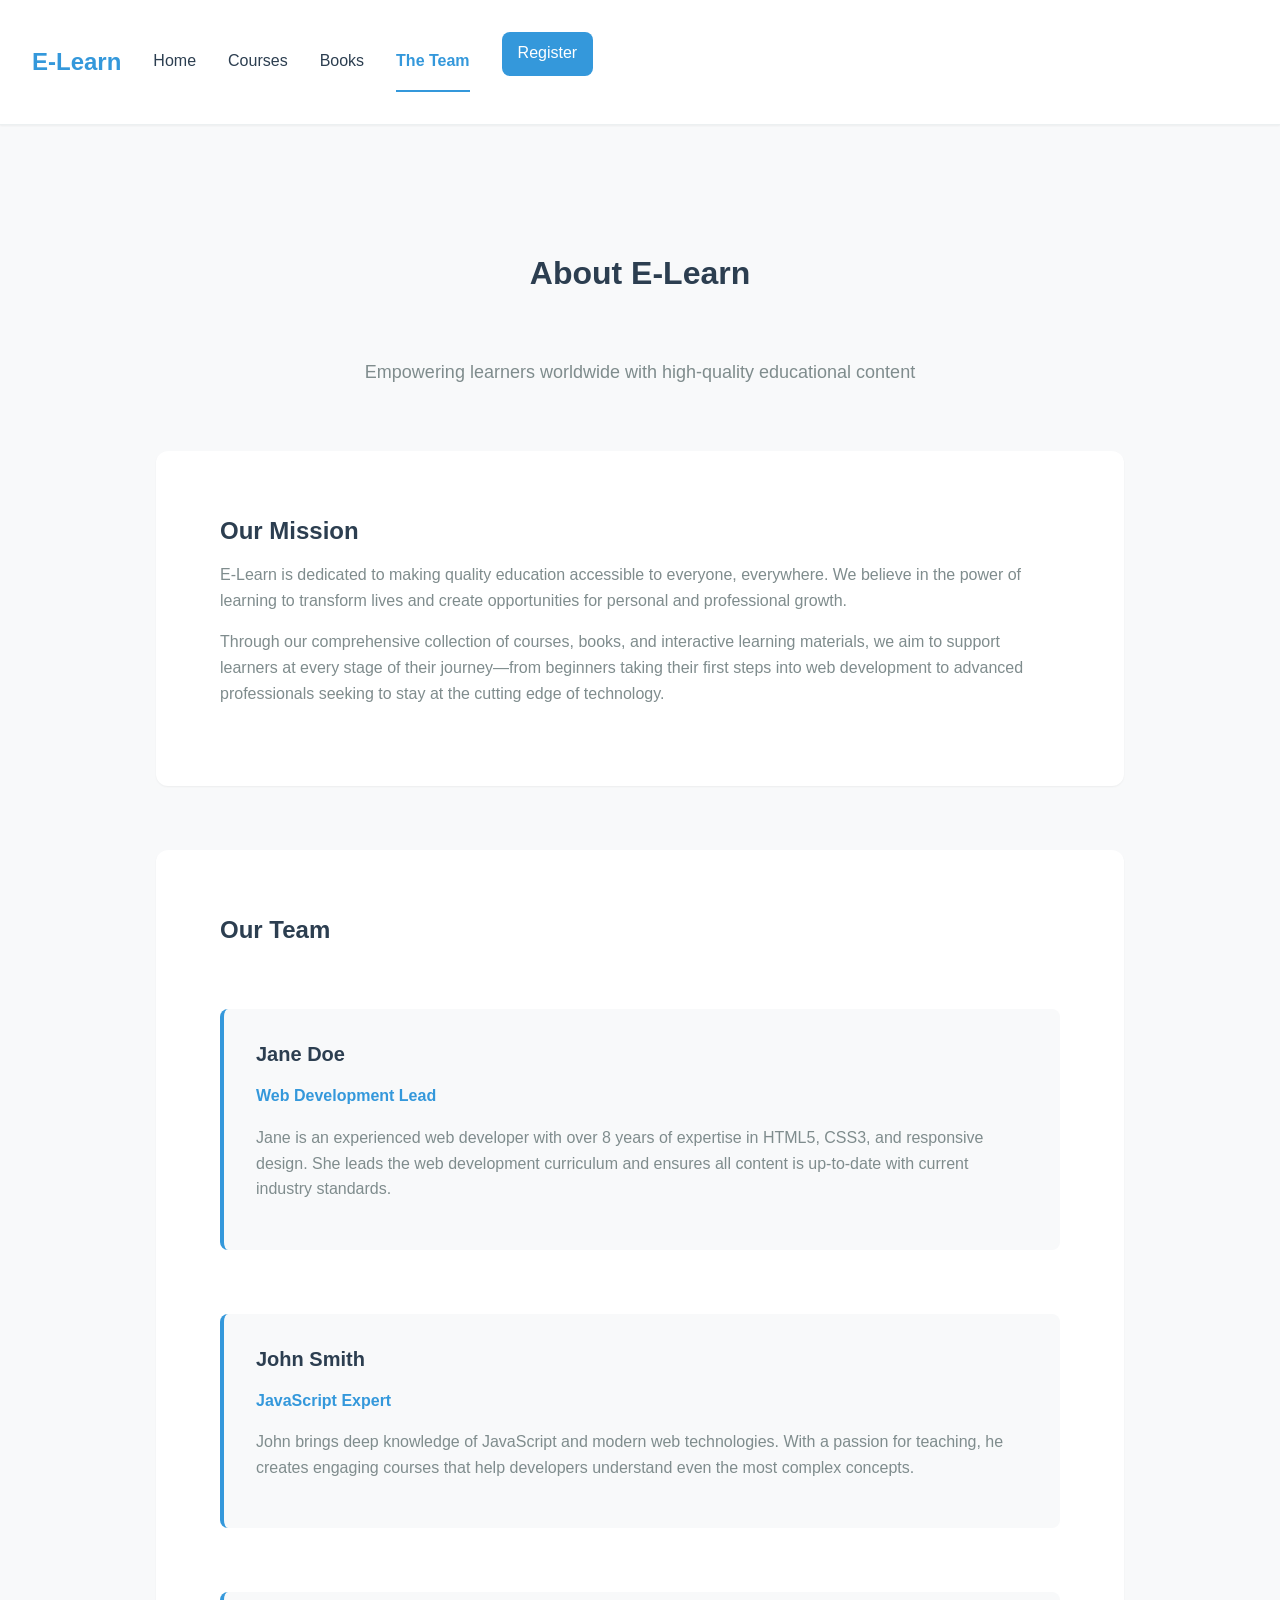
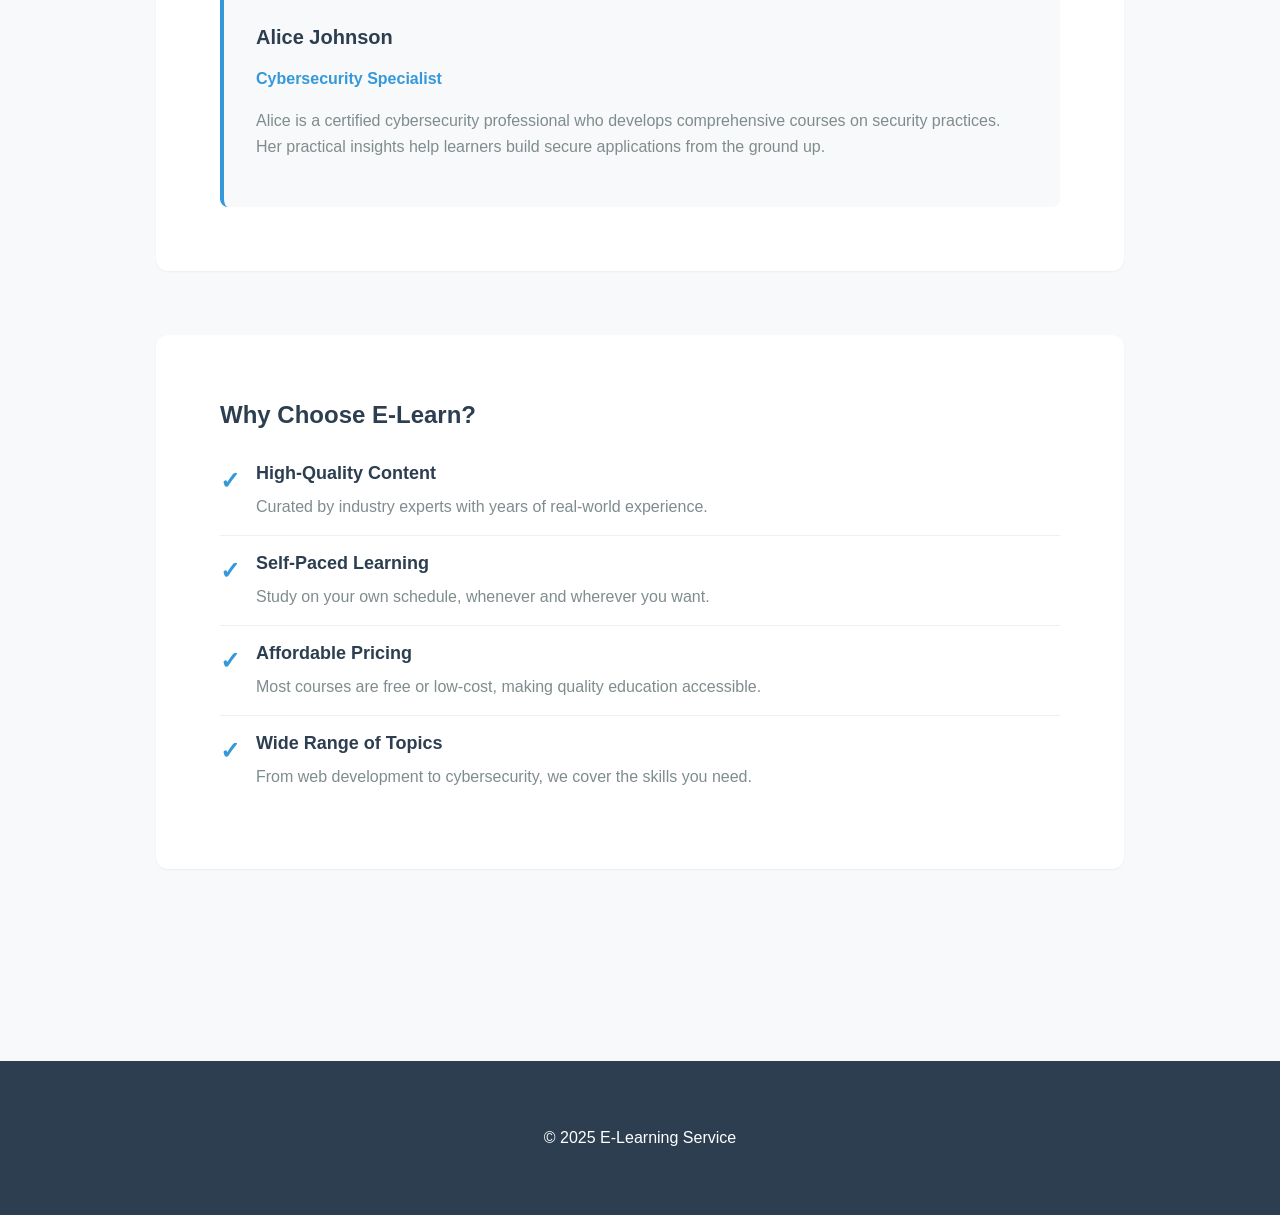
==== project/part-a-frontend/about.html @ 1aa033d5 "Add foundational styles, theme variables, and book data; implement responsive menu and update HTML s" ====
<!DOCTYPE html>
<html lang="en">
<head>
    <meta charset="UTF-8">
    <meta name="viewport" content="width=device-width, initial-scale=1.0">
    <title>About - E-Learn</title>
    <link rel="stylesheet" href="assets/css/reset.css">
    <link rel="stylesheet" href="assets/css/theme.css">
    <link rel="stylesheet" href="assets/css/layout.css">
    <link rel="stylesheet" href="assets/css/components.css">
</head>
<body>
    <header>
        <div class="logo">E-Learn</div>
        <button id="mobile-menu-btn" aria-label="Menu">☰</button>
        <nav id="main-nav">
            <ul>
                <li><a href="index.html">Home</a></li>
                <li><a href="courses.html">Courses</a></li>
                <li><a href="books.html">Books</a></li>
                <li><a href="about.html" class="active">The Team</a></li>
                <li><a href="register.html" class="btn-register">Register</a></li>
            </ul>
        </nav>
    </header>

    <main>
        <section class="about-section" style="max-width: 1000px; margin: 0 auto; padding: var(--spacing-2xl) var(--spacing-base);">
            <h1>About E-Learn</h1>
            <p style="font-size: var(--font-size-lg); text-align: center; margin-bottom: var(--spacing-2xl); color: var(--text-secondary);">
                Empowering learners worldwide with high-quality educational content
            </p>

            <article style="background-color: var(--bg-lighter); padding: var(--spacing-2xl); border-radius: var(--radius-lg); margin-bottom: var(--spacing-2xl); box-shadow: var(--shadow-sm);">
                <h2>Our Mission</h2>
                <p>E-Learn is dedicated to making quality education accessible to everyone, everywhere. We believe in the power of learning to transform lives and create opportunities for personal and professional growth.</p>
                <p>Through our comprehensive collection of courses, books, and interactive learning materials, we aim to support learners at every stage of their journey—from beginners taking their first steps into web development to advanced professionals seeking to stay at the cutting edge of technology.</p>
            </article>

            <article style="background-color: var(--bg-lighter); padding: var(--spacing-2xl); border-radius: var(--radius-lg); margin-bottom: var(--spacing-2xl); box-shadow: var(--shadow-sm);">
                <h2>Our Team</h2>
                <div id="team-grid" style="display: grid; grid-template-columns: 1fr; gap: var(--spacing-2xl); margin-top: var(--spacing-2xl);">
                    <div style="padding: var(--spacing-lg); background-color: var(--bg-light); border-radius: var(--radius-md); border-left: 4px solid var(--primary);">
                        <h3>Jane Doe</h3>
                        <p style="color: var(--primary); font-weight: 600; margin-bottom: var(--spacing-base);">Web Development Lead</p>
                        <p>Jane is an experienced web developer with over 8 years of expertise in HTML5, CSS3, and responsive design. She leads the web development curriculum and ensures all content is up-to-date with current industry standards.</p>
                    </div>
                    <div style="padding: var(--spacing-lg); background-color: var(--bg-light); border-radius: var(--radius-md); border-left: 4px solid var(--primary);">
                        <h3>John Smith</h3>
                        <p style="color: var(--primary); font-weight: 600; margin-bottom: var(--spacing-base);">JavaScript Expert</p>
                        <p>John brings deep knowledge of JavaScript and modern web technologies. With a passion for teaching, he creates engaging courses that help developers understand even the most complex concepts.</p>
                    </div>
                    <div style="padding: var(--spacing-lg); background-color: var(--bg-light); border-radius: var(--radius-md); border-left: 4px solid var(--primary);">
                        <h3>Alice Johnson</h3>
                        <p style="color: var(--primary); font-weight: 600; margin-bottom: var(--spacing-base);">Cybersecurity Specialist</p>
                        <p>Alice is a certified cybersecurity professional who develops comprehensive courses on security practices. Her practical insights help learners build secure applications from the ground up.</p>
                    </div>
                </div>
            </article>

            <article style="background-color: var(--bg-lighter); padding: var(--spacing-2xl); border-radius: var(--radius-lg); box-shadow: var(--shadow-sm);">
                <h2>Why Choose E-Learn?</h2>
                <ul style="list-style: none; padding: 0;">
                    <li style="padding: var(--spacing-base) 0; border-bottom: 1px solid var(--border); display: flex; gap: var(--spacing-base); align-items: flex-start;">
                        <span style="color: var(--primary); font-weight: 700; font-size: 1.5rem; flex-shrink: 0;">✓</span>
                        <div>
                            <h4 style="margin: 0 0 var(--spacing-sm) 0;">High-Quality Content</h4>
                            <p style="margin: 0; color: var(--text-secondary);">Curated by industry experts with years of real-world experience.</p>
                        </div>
                    </li>
                    <li style="padding: var(--spacing-base) 0; border-bottom: 1px solid var(--border); display: flex; gap: var(--spacing-base); align-items: flex-start;">
                        <span style="color: var(--primary); font-weight: 700; font-size: 1.5rem; flex-shrink: 0;">✓</span>
                        <div>
                            <h4 style="margin: 0 0 var(--spacing-sm) 0;">Self-Paced Learning</h4>
                            <p style="margin: 0; color: var(--text-secondary);">Study on your own schedule, whenever and wherever you want.</p>
                        </div>
                    </li>
                    <li style="padding: var(--spacing-base) 0; border-bottom: 1px solid var(--border); display: flex; gap: var(--spacing-base); align-items: flex-start;">
                        <span style="color: var(--primary); font-weight: 700; font-size: 1.5rem; flex-shrink: 0;">✓</span>
                        <div>
                            <h4 style="margin: 0 0 var(--spacing-sm) 0;">Affordable Pricing</h4>
                            <p style="margin: 0; color: var(--text-secondary);">Most courses are free or low-cost, making quality education accessible.</p>
                        </div>
                    </li>
                    <li style="padding: var(--spacing-base) 0; display: flex; gap: var(--spacing-base); align-items: flex-start;">
                        <span style="color: var(--primary); font-weight: 700; font-size: 1.5rem; flex-shrink: 0;">✓</span>
                        <div>
                            <h4 style="margin: 0 0 var(--spacing-sm) 0;">Wide Range of Topics</h4>
                            <p style="margin: 0; color: var(--text-secondary);">From web development to cybersecurity, we cover the skills you need.</p>
                        </div>
                    </li>
                </ul>
            </article>
        </section>
    </main>

    <footer>
        <p>&copy; 2025 E-Learning Service</p>
    </footer>

    <script src="assets/js/ui/menu.js"></script>
</body>
</html>
---- project/part-a-frontend/assets/css/theme.css ----
/* Design System & Color Palette */
:root {
    /* Primary Colors */
    --primary: #3498db;
    --primary-dark: #2980b9;
    --primary-light: #ecf0f1;
    
    /* Secondary Colors */
    --secondary: #2c3e50;
    --secondary-light: #34495e;
    
    /* Status Colors */
    --success: #27ae60;
    --danger: #e74c3c;
    --warning: #f39c12;
    --info: #3498db;
    
    /* Neutral Colors */
    --text-primary: #2c3e50;
    --text-secondary: #7f8c8d;
    --border: #ecf0f1;
    --bg-light: #f8f9fa;
    --bg-lighter: #ffffff;
    
    /* Spacing */
    --spacing-xs: 0.25rem;
    --spacing-sm: 0.5rem;
    --spacing-base: 1rem;
    --spacing-md: 1.5rem;
    --spacing-lg: 2rem;
    --spacing-xl: 3rem;
    --spacing-2xl: 4rem;
    
    /* Border Radius */
    --radius-sm: 4px;
    --radius-md: 8px;
    --radius-lg: 12px;
    --radius-full: 9999px;
    
    /* Typography */
    --font-size-sm: 0.875rem;
    --font-size-base: 1rem;
    --font-size-lg: 1.125rem;
    --font-size-xl: 1.25rem;
    --font-size-2xl: 1.5rem;
    --font-size-3xl: 2rem;
    --font-size-4xl: 2.5rem;
    
    /* Shadows */
    --shadow-sm: 0 1px 2px rgba(0, 0, 0, 0.05);
    --shadow-md: 0 4px 6px rgba(0, 0, 0, 0.1);
    --shadow-lg: 0 10px 15px rgba(0, 0, 0, 0.1);
    --shadow-xl: 0 20px 25px rgba(0, 0, 0, 0.1);
    
    /* Transitions */
    --transition-fast: 150ms ease-in-out;
    --transition-base: 250ms ease-in-out;
    --transition-slow: 350ms ease-in-out;
}

/* Global Styles */
body {
    background-color: var(--bg-light);
    color: var(--text-primary);
}

/* Headings */
h1, h2, h3, h4, h5, h6 {
    font-weight: 600;
    line-height: 1.3;
    color: var(--secondary);
    margin-bottom: var(--spacing-base);
}

h1 {
    font-size: var(--font-size-3xl);
}

h2 {
    font-size: var(--font-size-2xl);
}

h3 {
    font-size: var(--font-size-xl);
}

h4 {
    font-size: var(--font-size-lg);
}

p {
    margin-bottom: var(--spacing-base);
    color: var(--text-secondary);
}

/* Links */
a {
    color: var(--primary);
    text-decoration: none;
    transition: color var(--transition-fast);
}

a:hover {
    color: var(--primary-dark);
}

/* Focus States */
button:focus,
input:focus,
select:focus,
textarea:focus,
a:focus {
    outline: 2px solid var(--primary);
    outline-offset: 2px;
}

/* Container */
.container {
    width: 100%;
    max-width: 1200px;
    margin: 0 auto;
    padding: 0 var(--spacing-base);
}

@media (min-width: 768px) {
    .container {
        padding: 0 var(--spacing-lg);
    }
}

@media (min-width: 1024px) {
    .container {
        padding: 0 var(--spacing-xl);
    }
}
---- project/part-a-frontend/assets/css/layout.css ----
/* Layout System - Mobile First */

/* Header */
header {
    background-color: var(--bg-lighter);
    border-bottom: 1px solid var(--border);
    padding: var(--spacing-base) var(--spacing-lg);
    display: flex;
    align-items: center;
    justify-content: space-between;
    gap: var(--spacing-lg);
    box-shadow: var(--shadow-sm);
    position: sticky;
    top: 0;
    z-index: 1000;
}

.logo {
    font-size: var(--font-size-2xl);
    font-weight: 700;
    color: var(--primary);
    white-space: nowrap;
    transition: color var(--transition-fast);
}

.logo:hover {
    color: var(--primary-dark);
}

#mobile-menu-btn {
    display: flex;
    align-items: center;
    justify-content: center;
    background: none;
    border: none;
    font-size: var(--font-size-2xl);
    cursor: pointer;
    color: var(--text-primary);
    width: 2.5rem;
    height: 2.5rem;
    transition: color var(--transition-fast);
}

#mobile-menu-btn:hover {
    color: var(--primary);
}

nav {
    display: none;
    position: absolute;
    top: 100%;
    left: 0;
    right: 0;
    background-color: var(--bg-lighter);
    border-bottom: 1px solid var(--border);
    box-shadow: var(--shadow-md);
    flex-direction: column;
    width: 100%;
    z-index: 999;
    animation: slideDown var(--transition-base) ease-out;
}

@keyframes slideDown {
    from {
        opacity: 0;
        transform: translateY(-10px);
    }
    to {
        opacity: 1;
        transform: translateY(0);
    }
}

nav.active {
    display: flex;
}

nav ul {
    display: flex;
    flex-direction: column;
    gap: 0;
    list-style: none;
    width: 100%;
    padding: var(--spacing-base) 0;
}

nav li {
    border-bottom: 1px solid var(--border);
}

nav li:last-child {
    border-bottom: none;
}

nav a {
    display: block;
    padding: var(--spacing-md) var(--spacing-lg);
    color: var(--text-primary);
    font-weight: 500;
    transition: all var(--transition-fast);
    position: relative;
}

nav a:hover {
    color: var(--primary);
    background-color: var(--primary-light);
}

nav a.active {
    color: var(--primary);
    background-color: var(--primary-light);
    font-weight: 600;
}

nav a.btn-register {
    background-color: var(--primary);
    color: white !important;
    border-radius: var(--radius-md);
    margin: var(--spacing-base) var(--spacing-lg);
    text-align: center;
}

nav a.btn-register:hover {
    background-color: var(--primary-dark);
}

nav a.btn-register.active {
    background-color: var(--primary-dark);
    color: white;
}

/* Main Content */
main {
    padding: var(--spacing-2xl) var(--spacing-base);
}

/* Container */
.container {
    width: 100%;
    max-width: 1200px;
    margin: 0 auto;
    padding: 0 var(--spacing-base);
    display: flex;
    flex-direction: column;
}

/* Grid System */
.course-grid,
#courses-grid {
    display: grid;
    grid-template-columns: 1fr;
    gap: var(--spacing-lg);
    margin-bottom: var(--spacing-2xl);
}

.grid-container {
    display: grid;
    grid-template-columns: 1fr;
    gap: var(--spacing-lg);
}

/* Sections */
section {
    margin-bottom: var(--spacing-2xl);
}

section h1 {
    text-align: center;
    margin-bottom: var(--spacing-2xl);
    font-size: var(--font-size-3xl);
}

/* Register Section */
.register-section {
    max-width: 600px;
    margin: 0 auto;
    padding: var(--spacing-xl) var(--spacing-lg);
    background-color: var(--bg-lighter);
    border-radius: var(--radius-lg);
    box-shadow: var(--shadow-sm);
}

.register-section h1 {
    text-align: center;
    margin-bottom: var(--spacing-2xl);
}

#success-message {
    margin-top: var(--spacing-2xl);
    padding: var(--spacing-lg);
    background-color: rgba(39, 174, 96, 0.05);
    border: 1px solid var(--success);
    border-radius: var(--radius-md);
    text-align: center;
}

#success-message h2 {
    color: var(--success);
    margin-bottom: var(--spacing-base);
}

#summary-data {
    margin-top: var(--spacing-lg);
    text-align: left;
    background-color: var(--bg-light);
    padding: var(--spacing-base);
    border-radius: var(--radius-sm);
    font-size: var(--font-size-sm);
    overflow-x: auto;
}

/* Details Layout */
.details-container {
    max-width: 1200px;
    margin: 0 auto;
    padding: var(--spacing-2xl) var(--spacing-base);
}

.details-layout {
    display: flex;
    flex-direction: column;
    gap: var(--spacing-2xl);
}

.main-image {
    width: 100%;
    height: 300px;
    object-fit: cover;
    border-radius: var(--radius-lg);
    margin-bottom: var(--spacing-lg);
}

.sidebar-card {
    background: var(--bg-lighter);
    padding: var(--spacing-lg);
    border: 1px solid var(--border);
    border-radius: var(--radius-md);
    box-shadow: var(--shadow-sm);
}

.sidebar-card ul {
    list-style: none;
    padding: 0;
    margin: var(--spacing-lg) 0;
}

.sidebar-card li {
    margin-bottom: var(--spacing-base);
    border-bottom: 1px solid var(--border);
    padding-bottom: var(--spacing-base);
}

.sidebar-card li:last-child {
    border-bottom: none;
    margin-bottom: 0;
    padding-bottom: 0;
}

.price-tag {
    font-size: var(--font-size-3xl);
    font-weight: 700;
    color: var(--primary);
    margin-bottom: var(--spacing-base);
}

/* Footer */
footer {
    background-color: var(--secondary);
    color: white;
    text-align: center;
    padding: var(--spacing-2xl) var(--spacing-base);
    margin-top: var(--spacing-2xl);
}

footer p {
    color: inherit;
    margin-bottom: 0;
}

/* Tablet Breakpoint */
@media (min-width: 768px) {
    header {
        position: relative;
        flex-direction: row;
        padding: var(--spacing-lg);
    }

    #mobile-menu-btn {
        display: none;
    }

    nav {
        display: flex !important;
        position: static;
        background-color: transparent;
        border-bottom: none;
        box-shadow: none;
        flex-direction: row;
        flex: 1;
        padding: 0;
        animation: none;
    }

    nav ul {
        flex-direction: row;
        gap: var(--spacing-lg);
        width: auto;
        padding: 0;
    }

    nav li {
        border-bottom: none;
    }

    nav a {
        padding: var(--spacing-base) 0;
        border-bottom: 2px solid transparent;
        transition: all var(--transition-fast);
    }

    nav a:hover {
        background-color: transparent;
        border-bottom-color: var(--primary);
    }

    nav a.active {
        background-color: transparent;
        border-bottom-color: var(--primary);
    }

    nav a.btn-register {
        padding: var(--spacing-sm) var(--spacing-base);
        border-radius: var(--radius-md);
        margin: 0;
    }

    .course-grid,
    #courses-grid,
    .grid-container {
        grid-template-columns: repeat(2, 1fr);
    }

    .register-section {
        padding: var(--spacing-2xl);
    }

    .details-layout {
        flex-direction: row;
        gap: var(--spacing-2xl);
    }

    .details-content {
        flex: 2;
    }

    .details-sidebar {
        flex: 1;
    }

    .main-image {
        height: 400px;
    }
}

/* Desktop Breakpoint */
@media (min-width: 1024px) {
    .container {
        flex-direction: row;
    }

    .course-grid,
    #courses-grid,
    .grid-container {
        grid-template-columns: repeat(3, 1fr);
    }

    main {
        padding: var(--spacing-2xl) var(--spacing-xl);
    }

    .details-sidebar {
        position: sticky;
        top: var(--spacing-xl);
    }

    .details-layout {
        align-items: flex-start;
    }
}

/* Main Content */
main {
    padding: var(--spacing-2xl) var(--spacing-base);
}

/* Container */
.container {
    width: 100%;
    max-width: 1200px;
    margin: 0 auto;
    padding: 0 var(--spacing-base);
    display: flex;
    flex-direction: column;
}

/* Grid System */
.course-grid,
#courses-grid {
    display: grid;
    grid-template-columns: 1fr;
    gap: var(--spacing-lg);
    margin-bottom: var(--spacing-2xl);
}

.grid-container {
    display: grid;
    grid-template-columns: 1fr;
    gap: var(--spacing-lg);
}

/* Sections */
section {
    margin-bottom: var(--spacing-2xl);
}

section h1 {
    text-align: center;
    margin-bottom: var(--spacing-2xl);
    font-size: var(--font-size-3xl);
}

/* Register Section */
.register-section {
    max-width: 600px;
    margin: 0 auto;
    padding: var(--spacing-xl) var(--spacing-lg);
    background-color: var(--bg-lighter);
    border-radius: var(--radius-lg);
    box-shadow: var(--shadow-sm);
}

.register-section h1 {
    text-align: center;
    margin-bottom: var(--spacing-2xl);
}

#success-message {
    margin-top: var(--spacing-2xl);
    padding: var(--spacing-lg);
    background-color: rgba(39, 174, 96, 0.05);
    border: 1px solid var(--success);
    border-radius: var(--radius-md);
    text-align: center;
}

#success-message h2 {
    color: var(--success);
    margin-bottom: var(--spacing-base);
}

#summary-data {
    margin-top: var(--spacing-lg);
    text-align: left;
    background-color: var(--bg-light);
    padding: var(--spacing-base);
    border-radius: var(--radius-sm);
    font-size: var(--font-size-sm);
    overflow-x: auto;
}

/* Details Layout */
.details-container {
    max-width: 1200px;
    margin: 0 auto;
    padding: var(--spacing-2xl) var(--spacing-base);
}

.details-layout {
    display: flex;
    flex-direction: column;
    gap: var(--spacing-2xl);
}

.main-image {
    width: 100%;
    height: 300px;
    object-fit: cover;
    border-radius: var(--radius-lg);
    margin-bottom: var(--spacing-lg);
}

.sidebar-card {
    background: var(--bg-lighter);
    padding: var(--spacing-lg);
    border: 1px solid var(--border);
    border-radius: var(--radius-md);
    box-shadow: var(--shadow-sm);
}

.sidebar-card ul {
    list-style: none;
    padding: 0;
    margin: var(--spacing-lg) 0;
}

.sidebar-card li {
    margin-bottom: var(--spacing-base);
    border-bottom: 1px solid var(--border);
    padding-bottom: var(--spacing-base);
}

.sidebar-card li:last-child {
    border-bottom: none;
    margin-bottom: 0;
    padding-bottom: 0;
}

.price-tag {
    font-size: var(--font-size-3xl);
    font-weight: 700;
    color: var(--primary);
    margin-bottom: var(--spacing-base);
}

/* Footer */
footer {
    background-color: var(--secondary);
    color: white;
    text-align: center;
    padding: var(--spacing-2xl) var(--spacing-base);
    margin-top: var(--spacing-2xl);
}

footer p {
    color: inherit;
    margin-bottom: 0;
}

/* Tablet Breakpoint */
@media (min-width: 768px) {
    header {
        flex-direction: row;
        padding: var(--spacing-lg);
    }

    #mobile-menu-btn {
        display: none;
    }

    nav {
        display: flex;
        flex: 1;
    }

    nav ul {
        flex-direction: row;
        gap: var(--spacing-lg);
        width: auto;
    }

    nav a {
        padding: var(--spacing-base) 0;
        border-bottom: 2px solid transparent;
    }

    nav a:hover,
    nav a.active {
        border-bottom-color: var(--primary);
    }

    .course-grid,
    #courses-grid,
    .grid-container {
        grid-template-columns: repeat(2, 1fr);
    }

    .register-section {
        padding: var(--spacing-2xl);
    }

    .details-layout {
        flex-direction: row;
        gap: var(--spacing-2xl);
    }

    .details-content {
        flex: 2;
    }

    .details-sidebar {
        flex: 1;
    }

    .main-image {
        height: 400px;
    }
}

/* Desktop Breakpoint */
@media (min-width: 1024px) {
    .container {
        flex-direction: row;
    }

    .course-grid,
    #courses-grid,
    .grid-container {
        grid-template-columns: repeat(3, 1fr);
    }

    main {
        padding: var(--spacing-2xl) var(--spacing-xl);
    }

    .details-sidebar {
        position: sticky;
        top: var(--spacing-xl);
    }

    .details-layout {
        align-items: flex-start;
    }
}
---- project/part-a-frontend/assets/css/components.css ----
/* Buttons */
.btn {
    display: inline-flex;
    align-items: center;
    justify-content: center;
    gap: var(--spacing-sm);
    padding: var(--spacing-sm) var(--spacing-lg);
    border: none;
    border-radius: var(--radius-md);
    font-size: var(--font-size-base);
    font-weight: 600;
    cursor: pointer;
    transition: all var(--transition-base);
    text-decoration: none;
    white-space: nowrap;
}

.btn-primary {
    background-color: var(--primary);
    color: white;
}

.btn-primary:hover {
    background-color: var(--primary-dark);
    transform: translateY(-2px);
    box-shadow: var(--shadow-md);
}

.btn-primary:active {
    transform: translateY(0);
}

.btn-secondary {
    background-color: var(--secondary);
    color: white;
}

.btn-secondary:hover {
    background-color: var(--secondary-light);
    transform: translateY(-2px);
    box-shadow: var(--shadow-md);
}

.btn-outline {
    background-color: transparent;
    border: 2px solid var(--primary);
    color: var(--primary);
    padding: calc(var(--spacing-sm) - 2px) calc(var(--spacing-lg) - 2px);
}

.btn-outline:hover {
    background-color: var(--primary);
    color: white;
}

.btn-text {
    background: none;
    border: none;
    color: var(--primary);
    font-size: var(--font-size-sm);
    text-decoration: underline;
    padding: 0;
}

.btn-text:hover {
    color: var(--primary-dark);
}

.btn-register {
    background-color: var(--primary);
    color: white !important;
    padding: var(--spacing-sm) var(--spacing-base);
    border-radius: var(--radius-md);
}

.btn-register:hover {
    background-color: var(--primary-dark);
}

/* Form Styles */
.form-container {
    display: flex;
    flex-direction: column;
    gap: var(--spacing-lg);
}

fieldset {
    border: 1px solid var(--border);
    border-radius: var(--radius-md);
    padding: var(--spacing-lg);
    background-color: var(--bg-lighter);
}

legend {
    padding: 0 var(--spacing-base);
    font-size: var(--font-size-lg);
    font-weight: 600;
    color: var(--secondary);
}

.form-group {
    display: flex;
    flex-direction: column;
    gap: var(--spacing-sm);
    margin-bottom: var(--spacing-base);
}

.form-group:last-child {
    margin-bottom: 0;
}

label {
    font-weight: 500;
    color: var(--text-primary);
    font-size: var(--font-size-base);
}

input[type="text"],
input[type="email"],
input[type="password"],
input[type="date"],
select,
textarea {
    padding: var(--spacing-base);
    border: 1px solid var(--border);
    border-radius: var(--radius-md);
    font-size: var(--font-size-base);
    background-color: var(--bg-lighter);
    transition: border-color var(--transition-fast), box-shadow var(--transition-fast);
}

input[type="text"]:focus,
input[type="email"]:focus,
input[type="password"]:focus,
input[type="date"]:focus,
select:focus,
textarea:focus {
    border-color: var(--primary);
    box-shadow: 0 0 0 3px rgba(52, 152, 219, 0.1);
}

input:not(:placeholder-shown):valid {
    border-color: var(--success);
    background-color: rgba(39, 174, 96, 0.03);
}

input:not(:placeholder-shown):invalid {
    border-color: var(--danger);
    background-color: rgba(231, 76, 60, 0.03);
}

.error-msg,
.info-msg {
    font-size: var(--font-size-sm);
    margin-top: var(--spacing-xs);
    display: none;
}

.error-msg {
    color: var(--danger);
}

.info-msg {
    color: var(--info);
}

input:not(:placeholder-shown):invalid + .error-msg {
    display: block;
}

input:valid + .info-msg {
    display: block;
}

.radio-group,
.checkbox-group {
    display: flex;
    flex-direction: column;
    gap: var(--spacing-sm);
}

.radio-group label,
.checkbox-group label {
    display: flex;
    align-items: center;
    gap: var(--spacing-sm);
    cursor: pointer;
    margin-bottom: 0;
}

input[type="radio"],
input[type="checkbox"] {
    width: 1.25rem;
    height: 1.25rem;
    cursor: pointer;
    accent-color: var(--primary);
}

/* Course Card */
.course-card {
    background: var(--bg-lighter);
    border: 1px solid var(--border);
    border-radius: var(--radius-lg);
    overflow: hidden;
    display: flex;
    flex-direction: column;
    height: 100%;
    transition: transform var(--transition-base), box-shadow var(--transition-base);
}

.course-card:hover {
    transform: translateY(-8px);
    box-shadow: var(--shadow-lg);
}

.card-header {
    position: relative;
    height: 180px;
    overflow: hidden;
}

.card-header img {
    width: 100%;
    height: 100%;
    object-fit: cover;
    transition: transform var(--transition-base);
}

.course-card:hover .card-header img {
    transform: scale(1.05);
}

.badge {
    position: absolute;
    top: var(--spacing-base);
    right: var(--spacing-base);
    background: rgba(0, 0, 0, 0.7);
    color: white;
    padding: var(--spacing-xs) var(--spacing-sm);
    font-size: var(--font-size-sm);
    border-radius: var(--radius-md);
    text-transform: uppercase;
    font-weight: 600;
}

.card-body {
    padding: var(--spacing-lg);
    display: flex;
    flex-direction: column;
    flex-grow: 1;
}

.category {
    color: var(--primary);
    font-size: var(--font-size-sm);
    font-weight: 700;
    text-transform: uppercase;
    margin-bottom: var(--spacing-sm);
    letter-spacing: 0.5px;
}

.course-card h3 {
    margin: 0 0 var(--spacing-base) 0;
    font-size: var(--font-size-lg);
    color: var(--secondary);
}

.course-card p {
    font-size: var(--font-size-base);
    color: var(--text-secondary);
    line-height: 1.6;
    margin-bottom: var(--spacing-lg);
    flex-grow: 1;
}

.card-footer {
    display: flex;
    justify-content: space-between;
    align-items: center;
    border-top: 1px solid var(--border);
    padding-top: var(--spacing-lg);
    margin-top: auto;
    gap: var(--spacing-base);
}

.price {
    font-weight: 700;
    font-size: var(--font-size-lg);
    color: var(--primary);
}

/* Filters Section */
.filters-section {
    background-color: var(--bg-lighter);
    padding: var(--spacing-lg);
    border-radius: var(--radius-lg);
    margin-bottom: var(--spacing-2xl);
    border: 1px solid var(--border);
}

.filters-container {
    display: flex;
    flex-direction: column;
    gap: var(--spacing-md);
}

.filter-group {
    display: flex;
    flex-direction: column;
    gap: var(--spacing-sm);
}

.filter-group label {
    font-weight: 500;
}

.filter-group input,
.filter-group select {
    width: 100%;
    padding: var(--spacing-base);
    border: 1px solid var(--border);
    border-radius: var(--radius-md);
    font-size: var(--font-size-base);
    background-color: var(--bg-lighter);
    transition: border-color var(--transition-fast);
}

.filter-group input:focus,
.filter-group select:focus {
    border-color: var(--primary);
    outline: none;
    box-shadow: 0 0 0 3px rgba(52, 152, 219, 0.1);
}

.search-group {
    position: relative;
}

@media (min-width: 768px) {
    .filters-container {
        flex-direction: row;
        align-items: flex-end;
        gap: var(--spacing-base);
    }

    .filter-group {
        flex: 1;
    }
    
    .search-group {
        flex: 2;
    }
}

/* Utility Classes */
.hidden {
    display: none;
}

.sr-only {
    position: absolute;
    width: 1px;
    height: 1px;
    padding: 0;
    margin: -1px;
    overflow: hidden;
    clip: rect(0, 0, 0, 0);
    white-space: nowrap;
    border: 0;
}
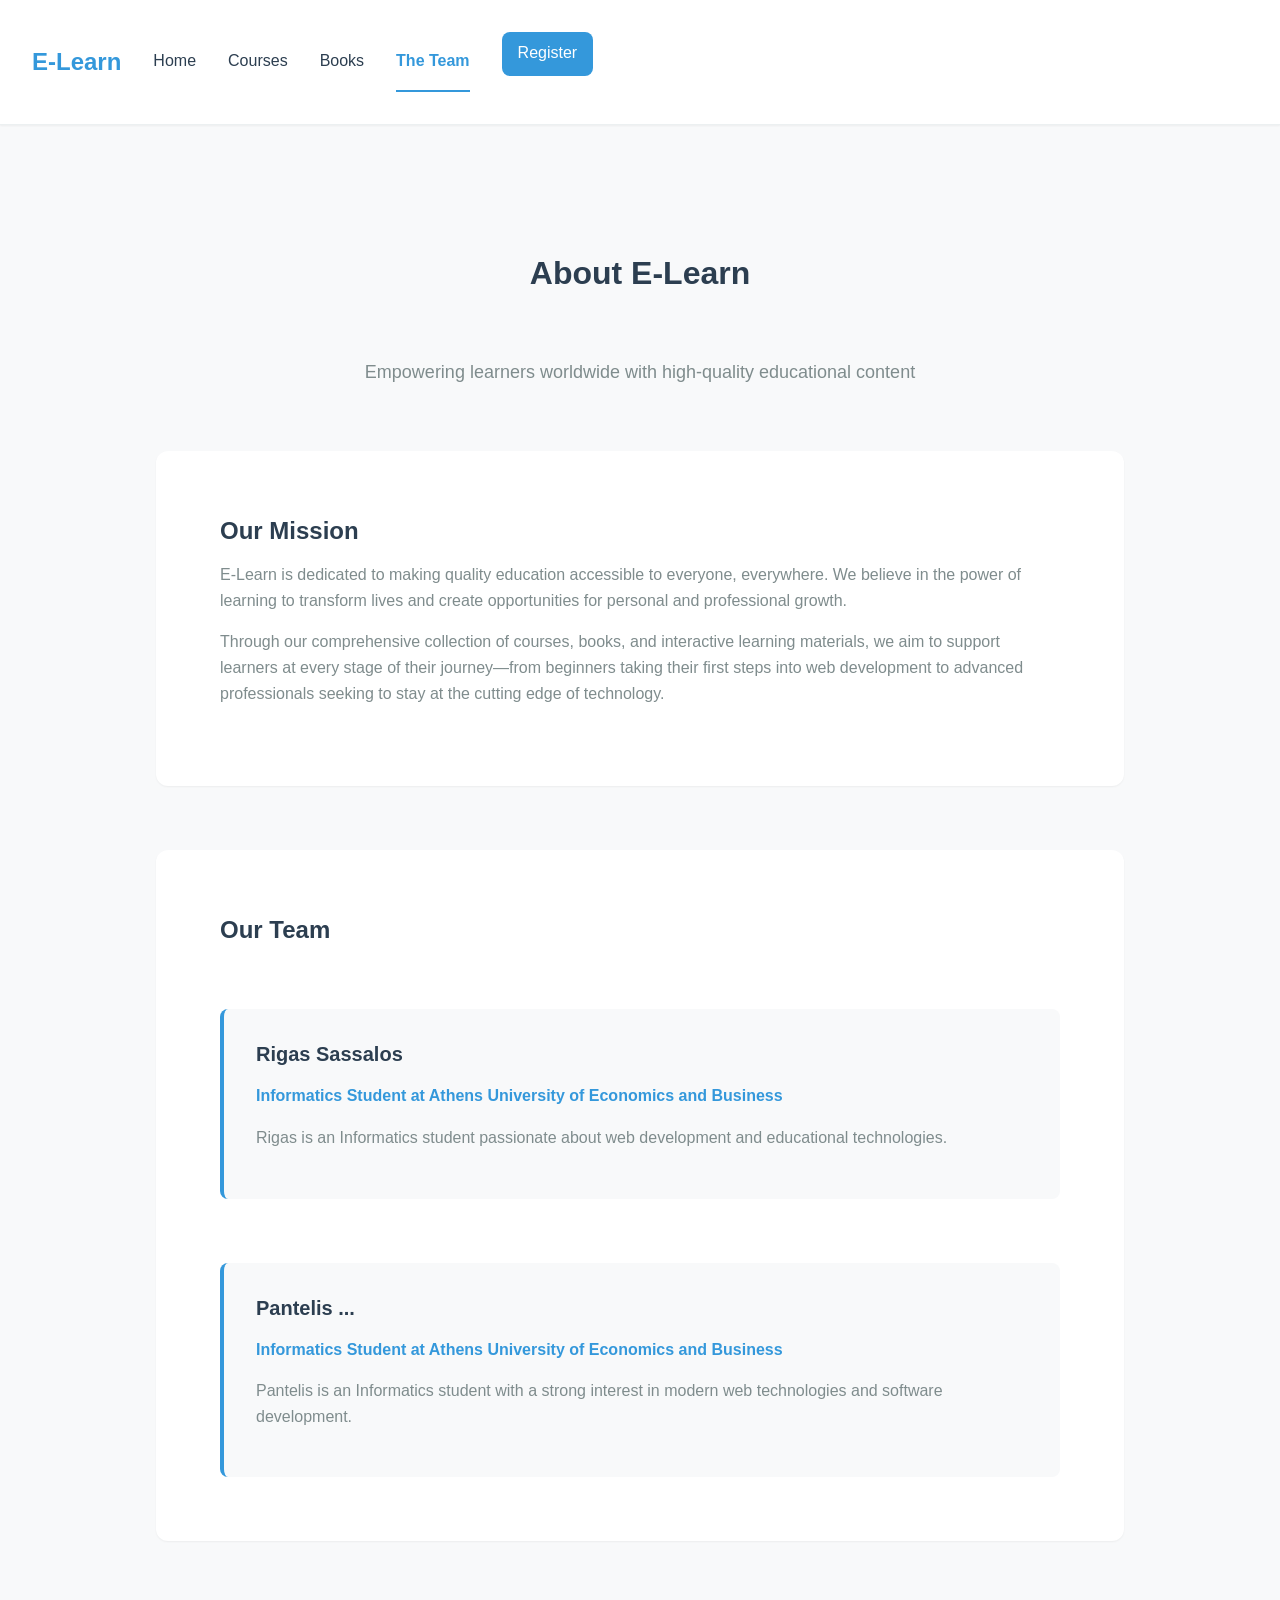
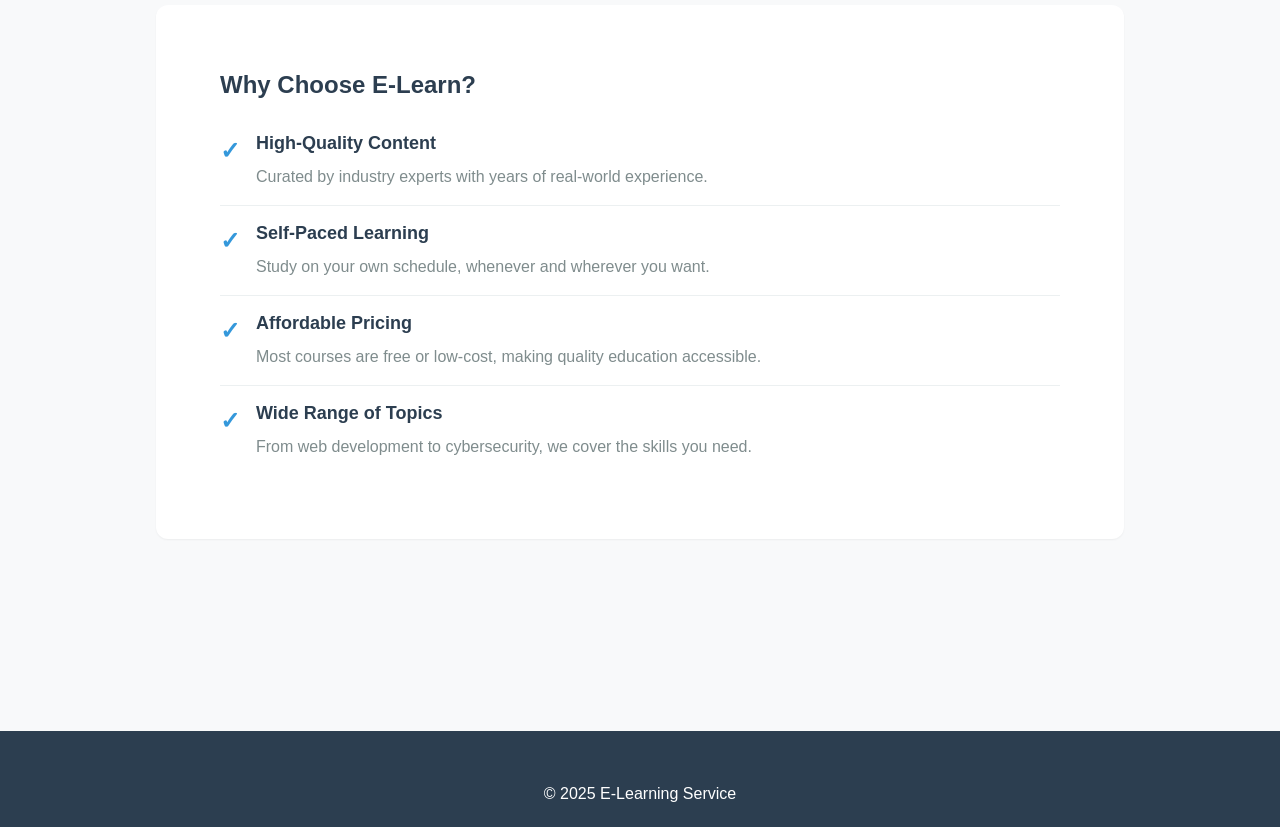
==== commit f0fa8d82: "made about you page (need to fix up more)" ====
--- a/project/part-a-frontend/about.html
+++ b/project/part-a-frontend/about.html
@@ -41,19 +41,14 @@
                 <h2>Our Team</h2>
                 <div id="team-grid" style="display: grid; grid-template-columns: 1fr; gap: var(--spacing-2xl); margin-top: var(--spacing-2xl);">
                     <div style="padding: var(--spacing-lg); background-color: var(--bg-light); border-radius: var(--radius-md); border-left: 4px solid var(--primary);">
-                        <h3>Jane Doe</h3>
-                        <p style="color: var(--primary); font-weight: 600; margin-bottom: var(--spacing-base);">Web Development Lead</p>
-                        <p>Jane is an experienced web developer with over 8 years of expertise in HTML5, CSS3, and responsive design. She leads the web development curriculum and ensures all content is up-to-date with current industry standards.</p>
+                        <h3>Rigas Sassalos</h3>
+                        <p style="color: var(--primary); font-weight: 600; margin-bottom: var(--spacing-base);">Informatics Student at Athens University of Economics and Business</p>
+                        <p>Rigas is an Informatics student passionate about web development and educational technologies.</p>
                     </div>
                     <div style="padding: var(--spacing-lg); background-color: var(--bg-light); border-radius: var(--radius-md); border-left: 4px solid var(--primary);">
-                        <h3>John Smith</h3>
-                        <p style="color: var(--primary); font-weight: 600; margin-bottom: var(--spacing-base);">JavaScript Expert</p>
-                        <p>John brings deep knowledge of JavaScript and modern web technologies. With a passion for teaching, he creates engaging courses that help developers understand even the most complex concepts.</p>
-                    </div>
-                    <div style="padding: var(--spacing-lg); background-color: var(--bg-light); border-radius: var(--radius-md); border-left: 4px solid var(--primary);">
-                        <h3>Alice Johnson</h3>
-                        <p style="color: var(--primary); font-weight: 600; margin-bottom: var(--spacing-base);">Cybersecurity Specialist</p>
-                        <p>Alice is a certified cybersecurity professional who develops comprehensive courses on security practices. Her practical insights help learners build secure applications from the ground up.</p>
+                        <h3>Pantelis ...</h3>
+                        <p style="color: var(--primary); font-weight: 600; margin-bottom: var(--spacing-base);">Informatics Student at Athens University of Economics and Business</p>
+                        <p>Pantelis is an Informatics student with a strong interest in modern web technologies and software development.</p>
                     </div>
                 </div>
             </article>
--- a/project/part-a-frontend/assets/css/layout.css
+++ b/project/part-a-frontend/assets/css/layout.css
@@ -620,4 +620,208 @@
     .details-layout {
         align-items: flex-start;
     }
+
+    /* rigas */
+    /* --- Γενικά --- */
+.section-padding {
+    padding: 60px 0;
+}
+
+.bg-light {
+    background-color: #f8f9fa;
+}
+
+.section-title {
+    text-align: center;
+    font-size: 2rem;
+    color: #2c3e50;
+    margin-bottom: 40px;
+    position: relative;
+}
+
+/* Μικρή γραμμή κάτω από τον τίτλο */
+.section-title::after {
+    content: '';
+    display: block;
+    width: 60px;
+    height: 3px;
+    background: #3498db;
+    margin: 10px auto 0;
+}
+
+/* --- HERO SECTION --- */
+.hero-section {
+    position: relative;
+    height: 80vh; /* 80% του ύψους της οθόνης */
+    min-height: 500px;
+    background-size: cover;
+    background-position: center;
+    display: flex;
+    align-items: center;
+    justify-content: center;
+    text-align: center;
+    color: white;
+}
+
+/* Σκοτεινό φίλτρο πάνω από την εικόνα για να διαβάζονται τα γράμματα */
+.hero-overlay {
+    position: absolute;
+    top: 0;
+    left: 0;
+    width: 100%;
+    height: 100%;
+    background: rgba(0, 0, 0, 0.6);
+    z-index: 1;
+}
+
+.hero-content {
+    position: relative;
+    z-index: 2; /* Πάνω από το overlay */
+    max-width: 800px;
+    padding: 20px;
+}
+
+.hero-content h1 {
+    font-size: 2.5rem; /* Μεγάλος τίτλος στο κινητό */
+    margin-bottom: 20px;
+    font-weight: 800;
+}
+
+.hero-content p {
+    font-size: 1.2rem;
+    margin-bottom: 30px;
+    color: #f0f0f0;
+}
+
+.hero-buttons {
+    display: flex;
+    gap: 15px;
+    justify-content: center;
+    flex-wrap: wrap;
+}
+
+/* Κουμπιά Hero */
+.btn-primary {
+    background-color: #3498db;
+    color: white;
+    padding: 12px 30px;
+    border-radius: 5px;
+    text-decoration: none;
+    font-weight: bold;
+    transition: background 0.3s;
+}
+
+.btn-primary:hover {
+    background-color: #2980b9;
+}
+
+.btn-outline-white {
+    border: 2px solid white;
+    color: white;
+    padding: 12px 30px;
+    border-radius: 5px;
+    text-decoration: none;
+    font-weight: bold;
+    transition: background 0.3s, color 0.3s;
+}
+
+.btn-outline-white:hover {
+    background-color: white;
+    color: #333;
+}
+
+/* --- FEATURES SECTION --- */
+.features-grid {
+    display: grid;
+    grid-template-columns: 1fr;
+    gap: 30px;
+    padding: 0 20px;
+}
+
+.feature-card {
+    text-align: center;
+    padding: 30px;
+    background: white;
+    border-radius: 10px;
+    box-shadow: 0 5px 15px rgba(0,0,0,0.05);
+    transition: transform 0.3s;
+}
+
+.feature-card:hover {
+    transform: translateY(-5px);
+}
+
+.feature-card .icon {
+    font-size: 3rem;
+    margin-bottom: 20px;
+}
+
+.feature-card h3 {
+    margin-bottom: 15px;
+    color: #333;
+}
+
+/* --- FOOTER --- */
+footer {
+    background-color: #2c3e50;
+    color: white;
+    padding: 50px 0 20px;
+}
+
+.footer-content {
+    display: flex;
+    flex-direction: column;
+    gap: 30px;
+    padding: 0 20px;
+}
+
+.footer-col h3 {
+    border-bottom: 2px solid #3498db;
+    display: inline-block;
+    padding-bottom: 10px;
+    margin-bottom: 20px;
+}
+
+.footer-col ul {
+    list-style: none;
+    padding: 0;
+}
+
+.footer-col ul li {
+    margin-bottom: 10px;
+}
+
+.footer-col a {
+    color: #ecf0f1;
+    text-decoration: none;
+}
+
+.footer-col a:hover {
+    color: #3498db;
+}
+
+.footer-bottom {
+    text-align: center;
+    margin-top: 40px;
+    padding-top: 20px;
+    border-top: 1px solid rgba(255,255,255,0.1);
+    font-size: 0.9rem;
+    color: #bdc3c7;
+}
+
+/* --- RESPONSIVE MEDIA QUERIES --- */
+@media (min-width: 768px) {
+    .hero-content h1 {
+        font-size: 3.5rem;
+    }
+    
+    .features-grid {
+        grid-template-columns: repeat(3, 1fr); /* 3 Στήλες σε Desktop */
+    }
+
+    .footer-content {
+        flex-direction: row;
+        justify-content: space-between;
+    }
+}
 }
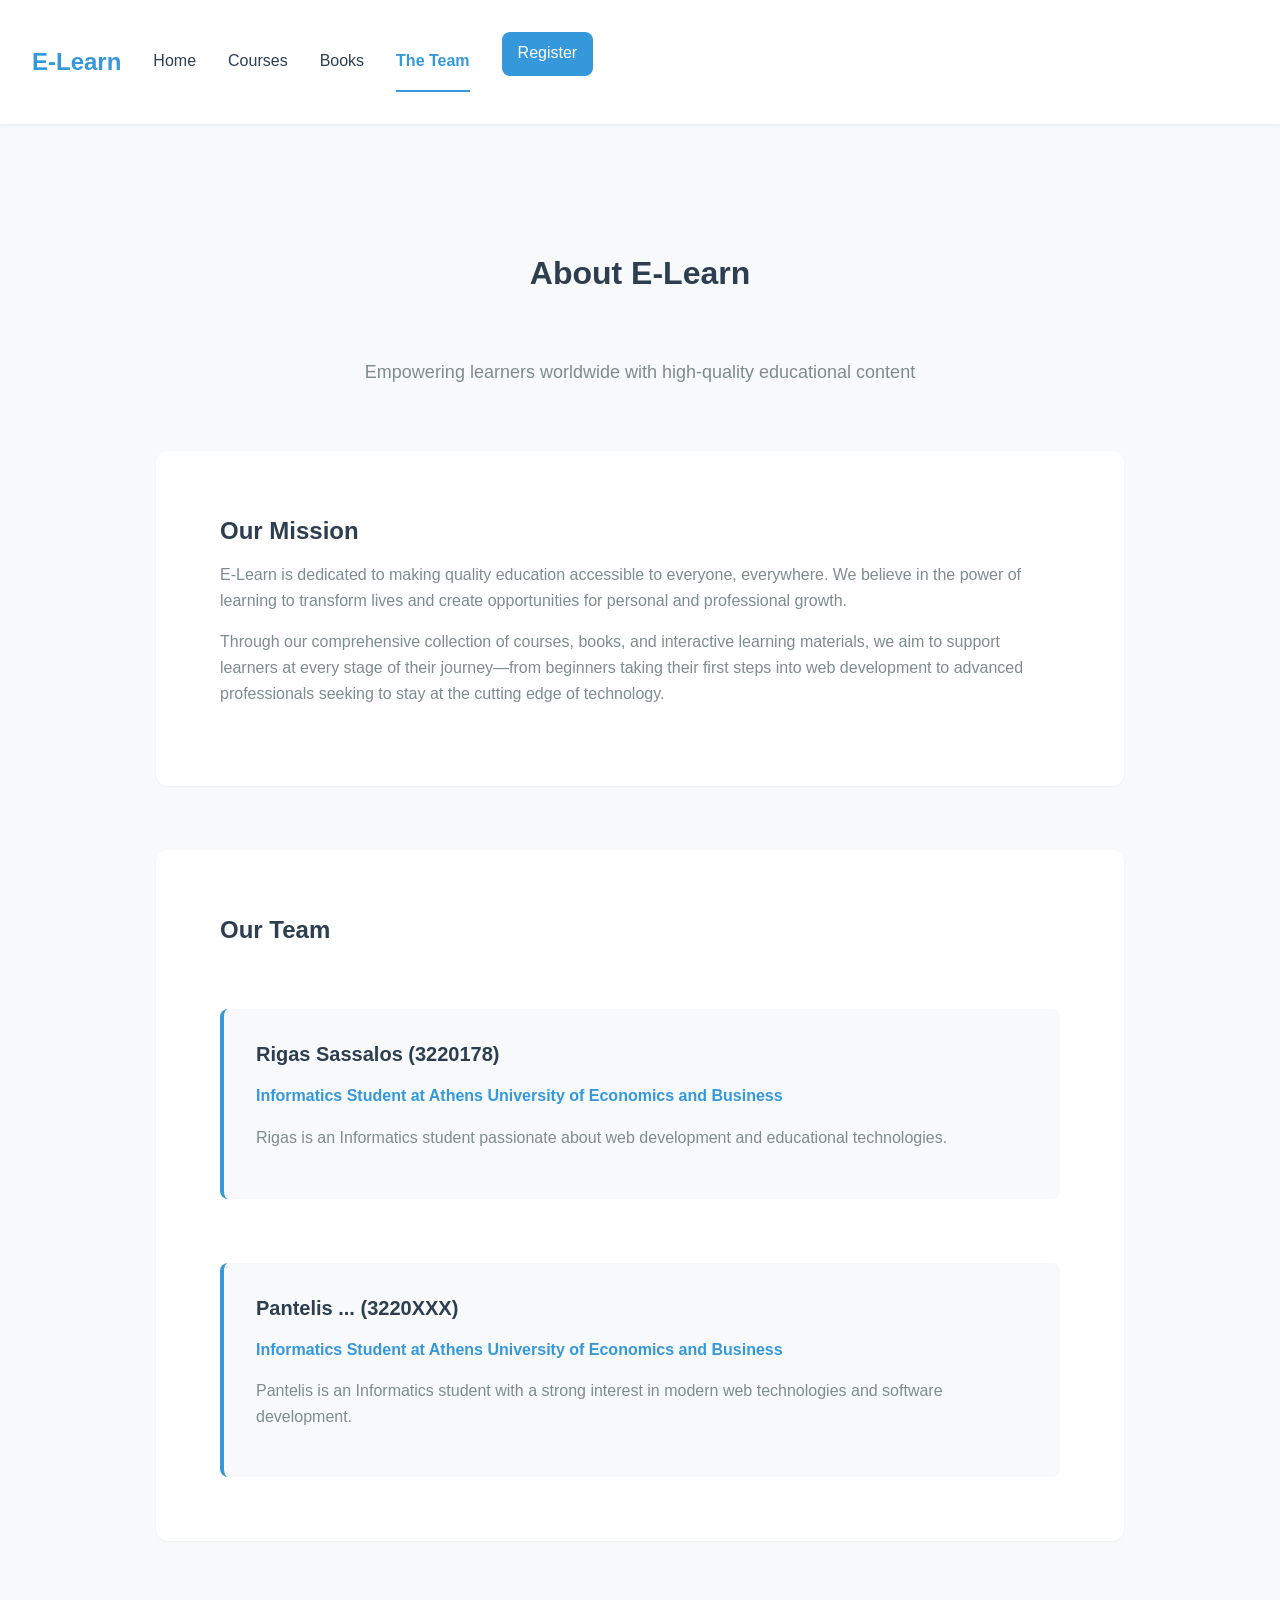
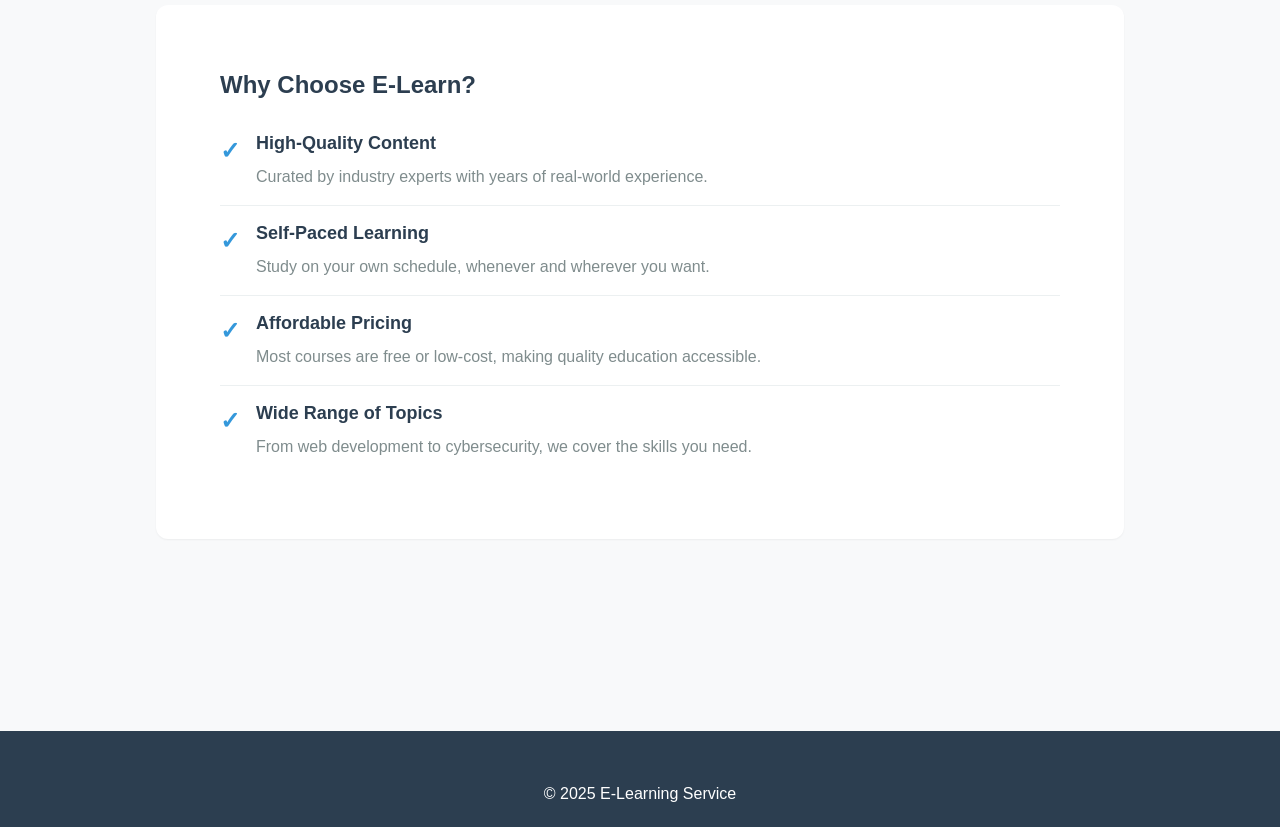
==== commit 64f43193: "added ids" ====
--- a/project/part-a-frontend/about.html
+++ b/project/part-a-frontend/about.html
@@ -41,12 +41,12 @@
                 <h2>Our Team</h2>
                 <div id="team-grid" style="display: grid; grid-template-columns: 1fr; gap: var(--spacing-2xl); margin-top: var(--spacing-2xl);">
                     <div style="padding: var(--spacing-lg); background-color: var(--bg-light); border-radius: var(--radius-md); border-left: 4px solid var(--primary);">
-                        <h3>Rigas Sassalos</h3>
+                        <h3>Rigas Sassalos (3220178)</h3>
                         <p style="color: var(--primary); font-weight: 600; margin-bottom: var(--spacing-base);">Informatics Student at Athens University of Economics and Business</p>
                         <p>Rigas is an Informatics student passionate about web development and educational technologies.</p>
                     </div>
                     <div style="padding: var(--spacing-lg); background-color: var(--bg-light); border-radius: var(--radius-md); border-left: 4px solid var(--primary);">
-                        <h3>Pantelis ...</h3>
+                        <h3>Pantelis ... (3220XXX)</h3>
                         <p style="color: var(--primary); font-weight: 600; margin-bottom: var(--spacing-base);">Informatics Student at Athens University of Economics and Business</p>
                         <p>Pantelis is an Informatics student with a strong interest in modern web technologies and software development.</p>
                     </div>
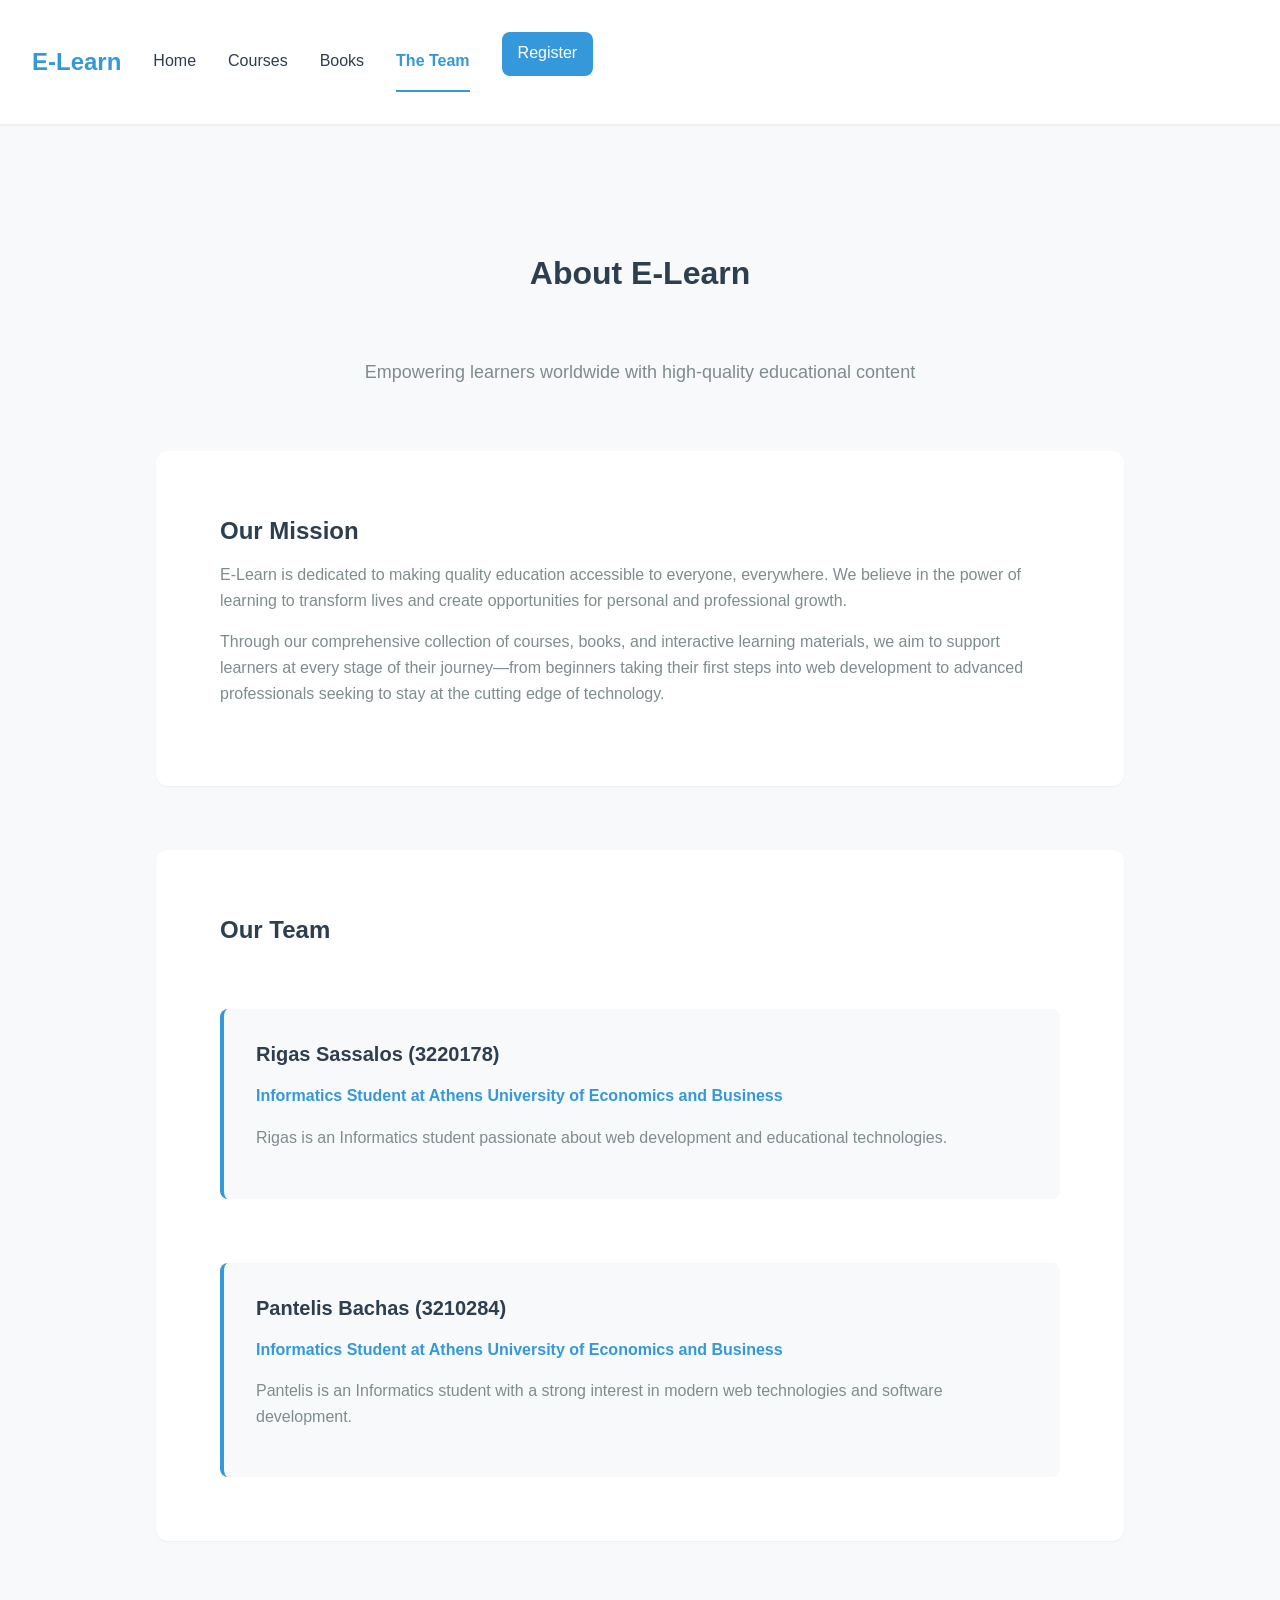
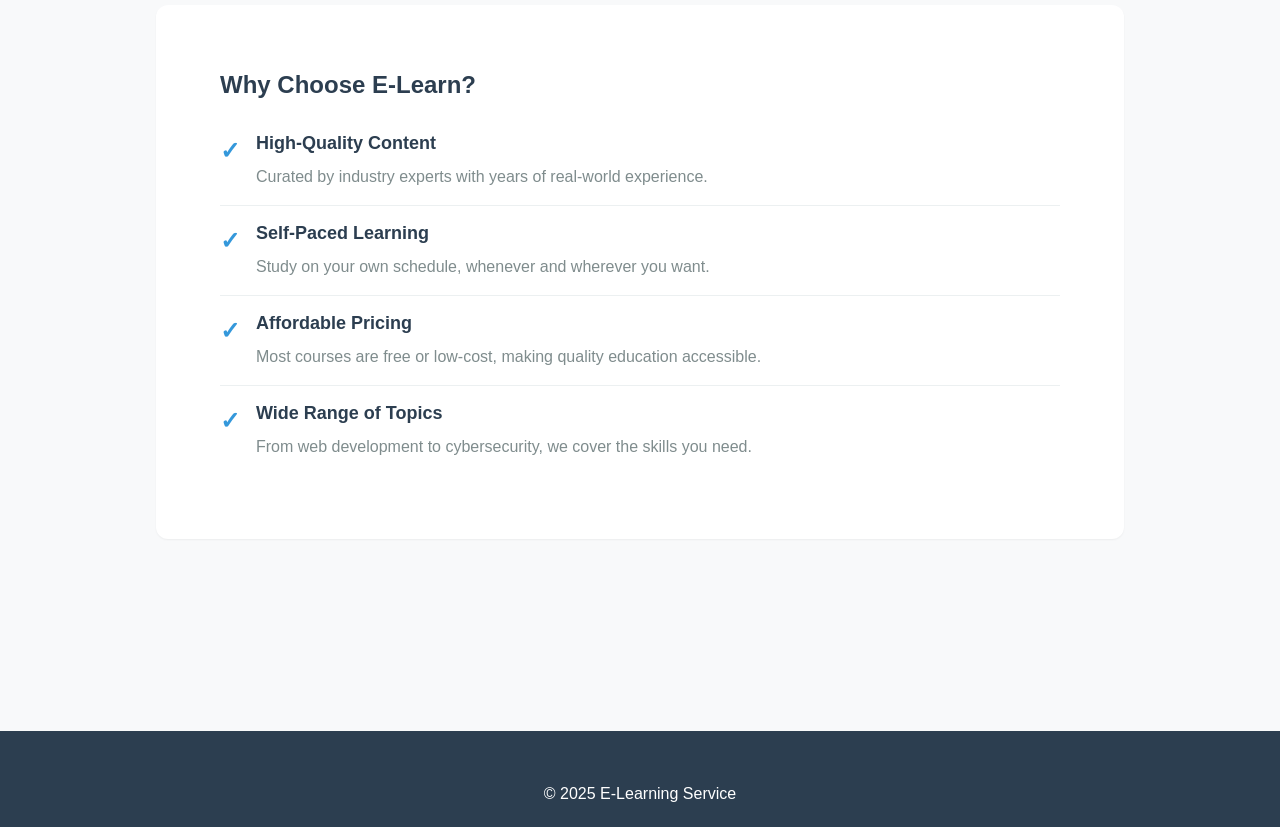
==== commit 5e798feb: "Updated about" ====
--- a/project/part-a-frontend/about.html
+++ b/project/part-a-frontend/about.html
@@ -46,7 +46,7 @@
                         <p>Rigas is an Informatics student passionate about web development and educational technologies.</p>
                     </div>
                     <div style="padding: var(--spacing-lg); background-color: var(--bg-light); border-radius: var(--radius-md); border-left: 4px solid var(--primary);">
-                        <h3>Pantelis ... (3220XXX)</h3>
+                        <h3>Pantelis Bachas (3210284)</h3>
                         <p style="color: var(--primary); font-weight: 600; margin-bottom: var(--spacing-base);">Informatics Student at Athens University of Economics and Business</p>
                         <p>Pantelis is an Informatics student with a strong interest in modern web technologies and software development.</p>
                     </div>
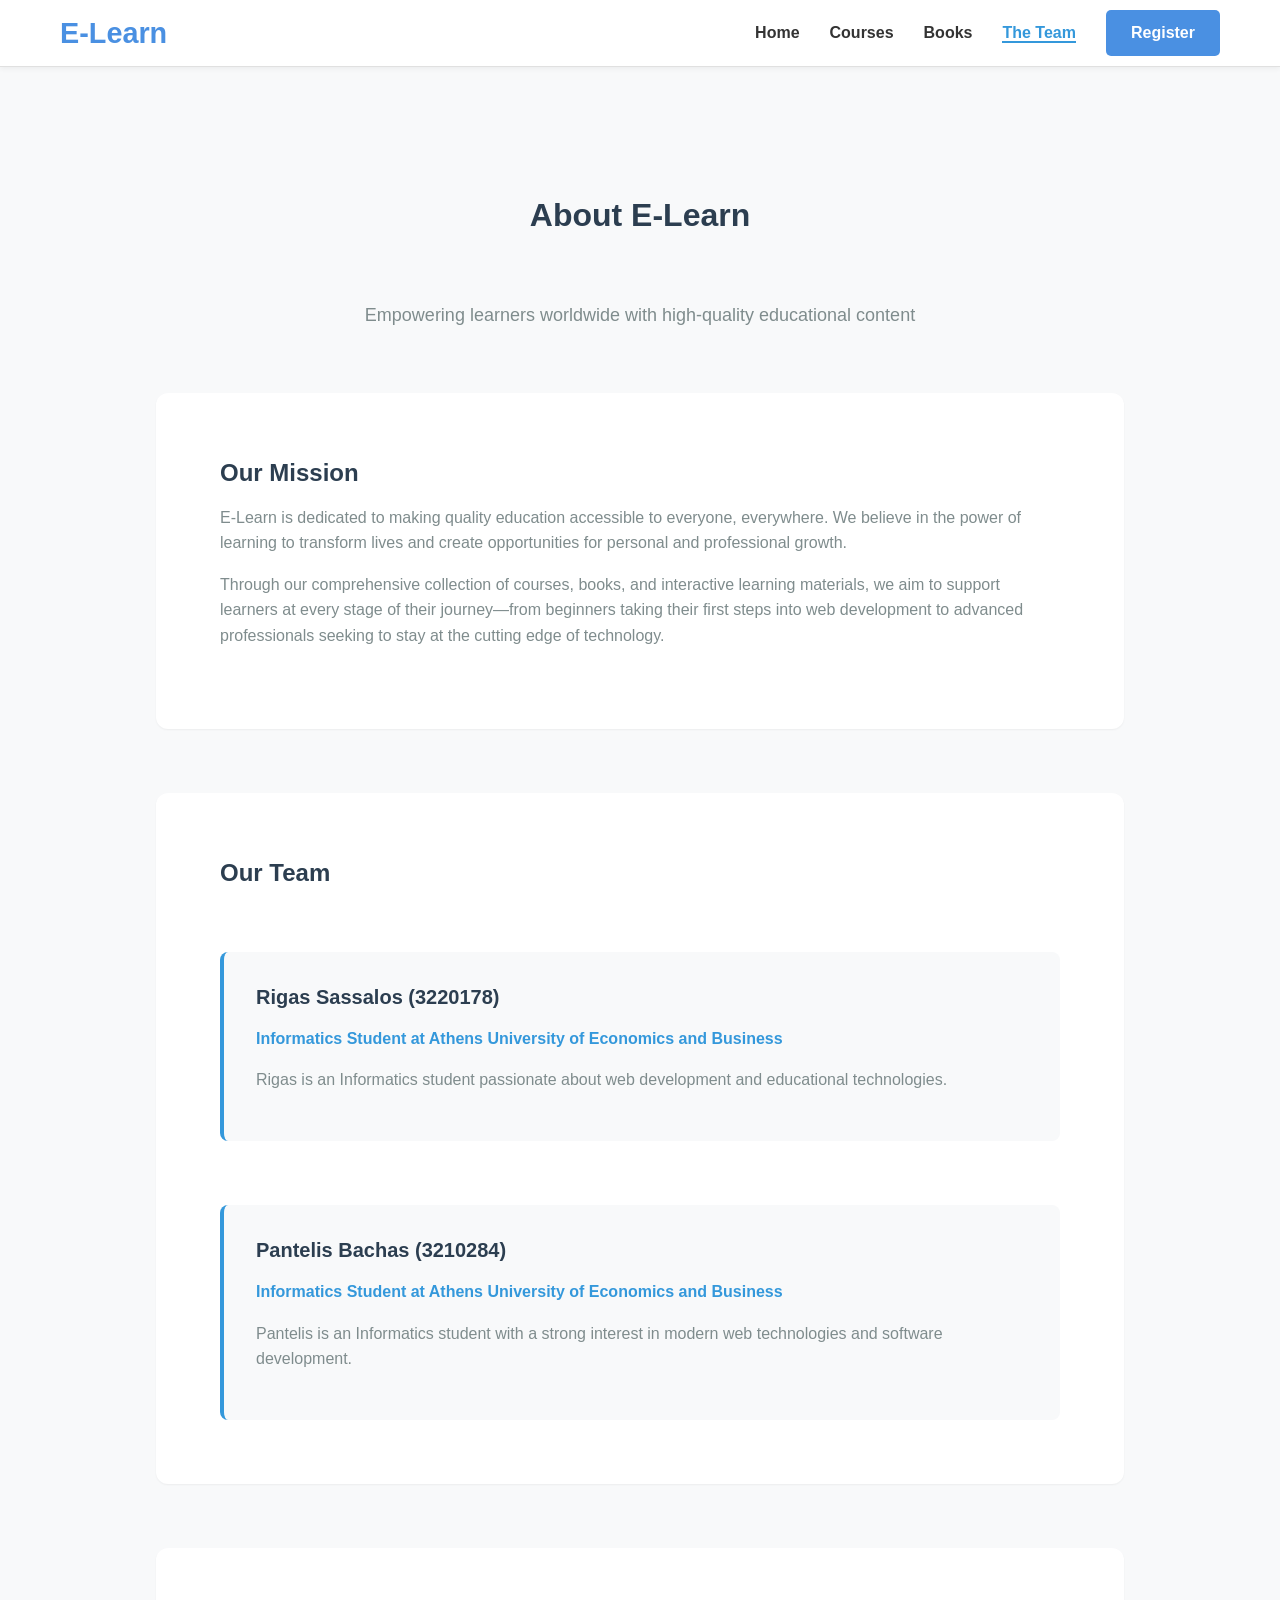
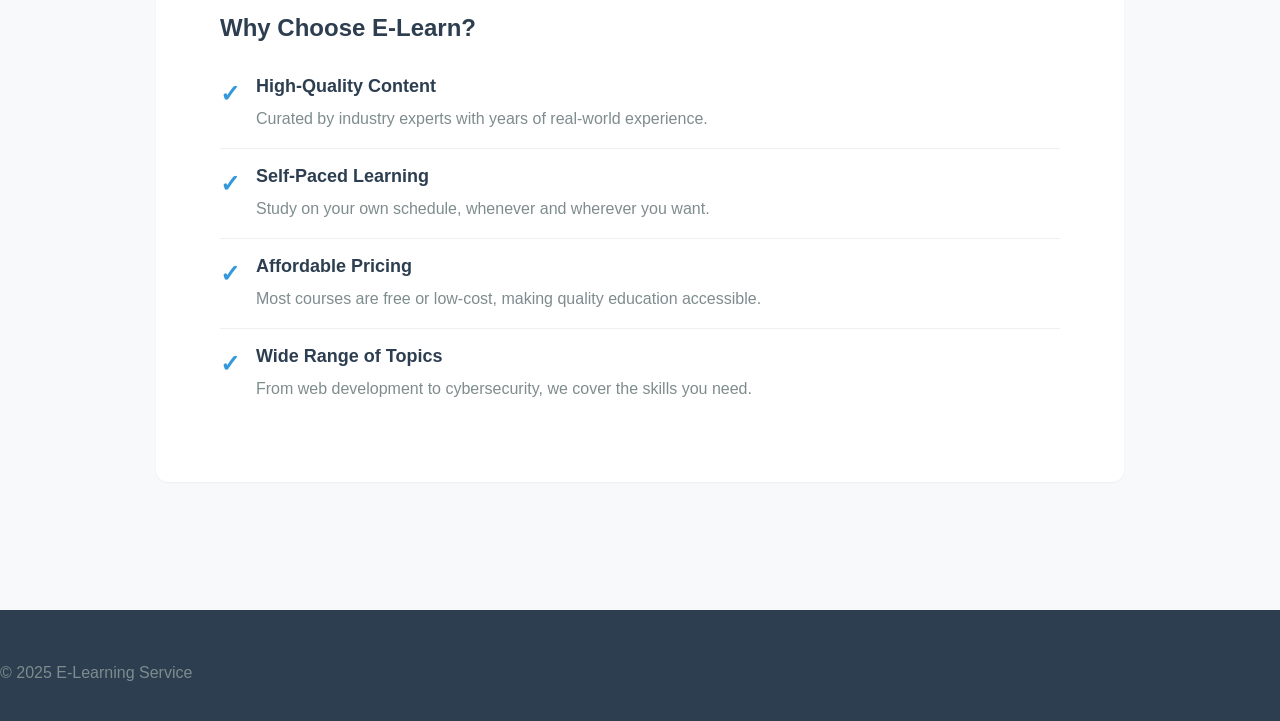
==== commit cdbfdd0a: "fixed up logos and the hovering on menu bar" ====
--- a/project/part-a-frontend/about.html
+++ b/project/part-a-frontend/about.html
@@ -10,18 +10,27 @@
     <link rel="stylesheet" href="assets/css/components.css">
 </head>
 <body>
-    <header>
-        <div class="logo">E-Learn</div>
-        <button id="mobile-menu-btn" aria-label="Menu">☰</button>
-        <nav id="main-nav">
-            <ul>
-                <li><a href="index.html">Home</a></li>
-                <li><a href="courses.html">Courses</a></li>
-                <li><a href="books.html">Books</a></li>
-                <li><a href="about.html" class="active">The Team</a></li>
-                <li><a href="register.html" class="btn-register">Register</a></li>
-            </ul>
-        </nav>
+    <header class="main-header">
+        <div class="header-container">
+            
+            <a href="index.html" class="logo">E-Learn</a>
+
+            <button class="mobile-menu-btn" aria-label="Toggle navigation">
+                <span class="bar"></span>
+                <span class="bar"></span>
+                <span class="bar"></span>
+            </button>
+
+            <nav class="main-nav">
+                <ul>
+                    <li><a href="index.html">Home</a></li>
+                    <li><a href="courses.html">Courses</a></li>
+                    <li><a href="books.html">Books</a></li>
+                    <li><a href="about.html" class="active">The Team</a></li>
+                    <li><a href="register.html" class="btn-register">Register</a></li>
+                </ul>
+            </nav>
+        </div>
     </header>
 
     <main>
--- a/project/part-a-frontend/assets/css/layout.css
+++ b/project/part-a-frontend/assets/css/layout.css
@@ -1,140 +1,14 @@
-/* Layout System - Mobile First */
-
-/* Header */
-header {
-    background-color: var(--bg-lighter);
-    border-bottom: 1px solid var(--border);
-    padding: var(--spacing-base) var(--spacing-lg);
-    display: flex;
-    align-items: center;
-    justify-content: space-between;
-    gap: var(--spacing-lg);
-    box-shadow: var(--shadow-sm);
-    position: sticky;
-    top: 0;
-    z-index: 1000;
-}
-
-.logo {
-    font-size: var(--font-size-2xl);
-    font-weight: 700;
-    color: var(--primary);
-    white-space: nowrap;
-    transition: color var(--transition-fast);
-}
-
-.logo:hover {
-    color: var(--primary-dark);
-}
-
-#mobile-menu-btn {
-    display: flex;
-    align-items: center;
-    justify-content: center;
-    background: none;
-    border: none;
-    font-size: var(--font-size-2xl);
-    cursor: pointer;
-    color: var(--text-primary);
-    width: 2.5rem;
-    height: 2.5rem;
-    transition: color var(--transition-fast);
-}
-
-#mobile-menu-btn:hover {
-    color: var(--primary);
-}
-
-nav {
-    display: none;
-    position: absolute;
-    top: 100%;
-    left: 0;
-    right: 0;
-    background-color: var(--bg-lighter);
-    border-bottom: 1px solid var(--border);
-    box-shadow: var(--shadow-md);
-    flex-direction: column;
-    width: 100%;
-    z-index: 999;
-    animation: slideDown var(--transition-base) ease-out;
-}
-
-@keyframes slideDown {
-    from {
-        opacity: 0;
-        transform: translateY(-10px);
-    }
-    to {
-        opacity: 1;
-        transform: translateY(0);
-    }
-}
-
-nav.active {
-    display: flex;
-}
-
-nav ul {
-    display: flex;
-    flex-direction: column;
-    gap: 0;
-    list-style: none;
-    width: 100%;
-    padding: var(--spacing-base) 0;
-}
-
-nav li {
-    border-bottom: 1px solid var(--border);
-}
-
-nav li:last-child {
-    border-bottom: none;
-}
-
-nav a {
-    display: block;
-    padding: var(--spacing-md) var(--spacing-lg);
-    color: var(--text-primary);
-    font-weight: 500;
-    transition: all var(--transition-fast);
-    position: relative;
-}
-
-nav a:hover {
-    color: var(--primary);
-    background-color: var(--primary-light);
-}
-
-nav a.active {
-    color: var(--primary);
-    background-color: var(--primary-light);
-    font-weight: 600;
-}
-
-nav a.btn-register {
-    background-color: var(--primary);
-    color: white !important;
-    border-radius: var(--radius-md);
-    margin: var(--spacing-base) var(--spacing-lg);
-    text-align: center;
-}
-
-nav a.btn-register:hover {
-    background-color: var(--primary-dark);
-}
-
-nav a.btn-register.active {
-    background-color: var(--primary-dark);
-    color: white;
-}
-
-/* Main Content */
+/* =========================================
+   1. GLOBAL LAYOUT & MAIN CONTAINER
+   ========================================= */
+
+/* Main Content Wrapper */
 main {
     padding: var(--spacing-2xl) var(--spacing-base);
-}
-
-/* Container */
+    min-height: 80vh; /* Ensures footer stays at bottom on short pages */
+}
+
+/* Container Utility - Centers content */
 .container {
     width: 100%;
     max-width: 1200px;
@@ -144,518 +18,223 @@
     flex-direction: column;
 }
 
-/* Grid System */
-.course-grid,
-#courses-grid {
-    display: grid;
-    grid-template-columns: 1fr;
-    gap: var(--spacing-lg);
-    margin-bottom: var(--spacing-2xl);
-}
-
-.grid-container {
-    display: grid;
-    grid-template-columns: 1fr;
-    gap: var(--spacing-lg);
-}
-
 /* Sections */
 section {
     margin-bottom: var(--spacing-2xl);
 }
 
-section h1 {
+section h1, 
+.section-title {
     text-align: center;
     margin-bottom: var(--spacing-2xl);
     font-size: var(--font-size-3xl);
-}
-
-/* Register Section */
-.register-section {
-    max-width: 600px;
-    margin: 0 auto;
-    padding: var(--spacing-xl) var(--spacing-lg);
-    background-color: var(--bg-lighter);
-    border-radius: var(--radius-lg);
-    box-shadow: var(--shadow-sm);
-}
-
-.register-section h1 {
-    text-align: center;
-    margin-bottom: var(--spacing-2xl);
-}
-
-#success-message {
-    margin-top: var(--spacing-2xl);
-    padding: var(--spacing-lg);
-    background-color: rgba(39, 174, 96, 0.05);
-    border: 1px solid var(--success);
-    border-radius: var(--radius-md);
-    text-align: center;
-}
-
-#success-message h2 {
-    color: var(--success);
-    margin-bottom: var(--spacing-base);
-}
-
-#summary-data {
-    margin-top: var(--spacing-lg);
-    text-align: left;
-    background-color: var(--bg-light);
-    padding: var(--spacing-base);
-    border-radius: var(--radius-sm);
-    font-size: var(--font-size-sm);
-    overflow-x: auto;
-}
-
-/* Details Layout */
-.details-container {
-    max-width: 1200px;
-    margin: 0 auto;
-    padding: var(--spacing-2xl) var(--spacing-base);
-}
-
-.details-layout {
-    display: flex;
-    flex-direction: column;
-    gap: var(--spacing-2xl);
-}
-
-.main-image {
-    width: 100%;
-    height: 300px;
-    object-fit: cover;
-    border-radius: var(--radius-lg);
-    margin-bottom: var(--spacing-lg);
-}
-
-.sidebar-card {
-    background: var(--bg-lighter);
-    padding: var(--spacing-lg);
-    border: 1px solid var(--border);
-    border-radius: var(--radius-md);
-    box-shadow: var(--shadow-sm);
-}
-
-.sidebar-card ul {
-    list-style: none;
-    padding: 0;
-    margin: var(--spacing-lg) 0;
-}
-
-.sidebar-card li {
-    margin-bottom: var(--spacing-base);
-    border-bottom: 1px solid var(--border);
-    padding-bottom: var(--spacing-base);
-}
-
-.sidebar-card li:last-child {
-    border-bottom: none;
-    margin-bottom: 0;
-    padding-bottom: 0;
-}
-
-.price-tag {
-    font-size: var(--font-size-3xl);
-    font-weight: 700;
-    color: var(--primary);
-    margin-bottom: var(--spacing-base);
-}
-
-/* Footer */
-footer {
-    background-color: var(--secondary);
-    color: white;
-    text-align: center;
-    padding: var(--spacing-2xl) var(--spacing-base);
-    margin-top: var(--spacing-2xl);
-}
-
-footer p {
-    color: inherit;
-    margin-bottom: 0;
-}
-
-/* Tablet Breakpoint */
-@media (min-width: 768px) {
-    header {
-        position: relative;
-        flex-direction: row;
-        padding: var(--spacing-lg);
-    }
-
-    #mobile-menu-btn {
-        display: none;
-    }
-
-    nav {
-        display: flex !important;
-        position: static;
-        background-color: transparent;
-        border-bottom: none;
-        box-shadow: none;
-        flex-direction: row;
-        flex: 1;
-        padding: 0;
-        animation: none;
-    }
-
-    nav ul {
-        flex-direction: row;
-        gap: var(--spacing-lg);
-        width: auto;
-        padding: 0;
-    }
-
-    nav li {
-        border-bottom: none;
-    }
-
-    nav a {
-        padding: var(--spacing-base) 0;
-        border-bottom: 2px solid transparent;
-        transition: all var(--transition-fast);
-    }
-
-    nav a:hover {
-        background-color: transparent;
-        border-bottom-color: var(--primary);
-    }
-
-    nav a.active {
-        background-color: transparent;
-        border-bottom-color: var(--primary);
-    }
-
-    nav a.btn-register {
-        padding: var(--spacing-sm) var(--spacing-base);
-        border-radius: var(--radius-md);
-        margin: 0;
-    }
-
-    .course-grid,
-    #courses-grid,
-    .grid-container {
-        grid-template-columns: repeat(2, 1fr);
-    }
-
-    .register-section {
-        padding: var(--spacing-2xl);
-    }
-
-    .details-layout {
-        flex-direction: row;
-        gap: var(--spacing-2xl);
-    }
-
-    .details-content {
-        flex: 2;
-    }
-
-    .details-sidebar {
-        flex: 1;
-    }
-
-    .main-image {
-        height: 400px;
-    }
-}
-
-/* Desktop Breakpoint */
-@media (min-width: 1024px) {
-    .container {
-        flex-direction: row;
-    }
-
-    .course-grid,
-    #courses-grid,
-    .grid-container {
-        grid-template-columns: repeat(3, 1fr);
-    }
-
-    main {
-        padding: var(--spacing-2xl) var(--spacing-xl);
-    }
-
-    .details-sidebar {
-        position: sticky;
-        top: var(--spacing-xl);
-    }
-
-    .details-layout {
-        align-items: flex-start;
-    }
-}
-
-/* Main Content */
-main {
-    padding: var(--spacing-2xl) var(--spacing-base);
-}
-
-/* Container */
-.container {
-    width: 100%;
-    max-width: 1200px;
-    margin: 0 auto;
-    padding: 0 var(--spacing-base);
-    display: flex;
-    flex-direction: column;
-}
-
-/* Grid System */
-.course-grid,
-#courses-grid {
-    display: grid;
-    grid-template-columns: 1fr;
-    gap: var(--spacing-lg);
-    margin-bottom: var(--spacing-2xl);
-}
-
-.grid-container {
-    display: grid;
-    grid-template-columns: 1fr;
-    gap: var(--spacing-lg);
-}
-
-/* Sections */
-section {
-    margin-bottom: var(--spacing-2xl);
-}
-
-section h1 {
-    text-align: center;
-    margin-bottom: var(--spacing-2xl);
-    font-size: var(--font-size-3xl);
-}
-
-/* Register Section */
-.register-section {
-    max-width: 600px;
-    margin: 0 auto;
-    padding: var(--spacing-xl) var(--spacing-lg);
-    background-color: var(--bg-lighter);
-    border-radius: var(--radius-lg);
-    box-shadow: var(--shadow-sm);
-}
-
-.register-section h1 {
-    text-align: center;
-    margin-bottom: var(--spacing-2xl);
-}
-
-#success-message {
-    margin-top: var(--spacing-2xl);
-    padding: var(--spacing-lg);
-    background-color: rgba(39, 174, 96, 0.05);
-    border: 1px solid var(--success);
-    border-radius: var(--radius-md);
-    text-align: center;
-}
-
-#success-message h2 {
-    color: var(--success);
-    margin-bottom: var(--spacing-base);
-}
-
-#summary-data {
-    margin-top: var(--spacing-lg);
-    text-align: left;
-    background-color: var(--bg-light);
-    padding: var(--spacing-base);
-    border-radius: var(--radius-sm);
-    font-size: var(--font-size-sm);
-    overflow-x: auto;
-}
-
-/* Details Layout */
-.details-container {
-    max-width: 1200px;
-    margin: 0 auto;
-    padding: var(--spacing-2xl) var(--spacing-base);
-}
-
-.details-layout {
-    display: flex;
-    flex-direction: column;
-    gap: var(--spacing-2xl);
-}
-
-.main-image {
-    width: 100%;
-    height: 300px;
-    object-fit: cover;
-    border-radius: var(--radius-lg);
-    margin-bottom: var(--spacing-lg);
-}
-
-.sidebar-card {
-    background: var(--bg-lighter);
-    padding: var(--spacing-lg);
-    border: 1px solid var(--border);
-    border-radius: var(--radius-md);
-    box-shadow: var(--shadow-sm);
-}
-
-.sidebar-card ul {
-    list-style: none;
-    padding: 0;
-    margin: var(--spacing-lg) 0;
-}
-
-.sidebar-card li {
-    margin-bottom: var(--spacing-base);
-    border-bottom: 1px solid var(--border);
-    padding-bottom: var(--spacing-base);
-}
-
-.sidebar-card li:last-child {
-    border-bottom: none;
-    margin-bottom: 0;
-    padding-bottom: 0;
-}
-
-.price-tag {
-    font-size: var(--font-size-3xl);
-    font-weight: 700;
-    color: var(--primary);
-    margin-bottom: var(--spacing-base);
-}
-
-/* Footer */
-footer {
-    background-color: var(--secondary);
-    color: white;
-    text-align: center;
-    padding: var(--spacing-2xl) var(--spacing-base);
-    margin-top: var(--spacing-2xl);
-}
-
-footer p {
-    color: inherit;
-    margin-bottom: 0;
-}
-
-/* Tablet Breakpoint */
-@media (min-width: 768px) {
-    header {
-        flex-direction: row;
-        padding: var(--spacing-lg);
-    }
-
-    #mobile-menu-btn {
-        display: none;
-    }
-
-    nav {
-        display: flex;
-        flex: 1;
-    }
-
-    nav ul {
-        flex-direction: row;
-        gap: var(--spacing-lg);
-        width: auto;
-    }
-
-    nav a {
-        padding: var(--spacing-base) 0;
-        border-bottom: 2px solid transparent;
-    }
-
-    nav a:hover,
-    nav a.active {
-        border-bottom-color: var(--primary);
-    }
-
-    .course-grid,
-    #courses-grid,
-    .grid-container {
-        grid-template-columns: repeat(2, 1fr);
-    }
-
-    .register-section {
-        padding: var(--spacing-2xl);
-    }
-
-    .details-layout {
-        flex-direction: row;
-        gap: var(--spacing-2xl);
-    }
-
-    .details-content {
-        flex: 2;
-    }
-
-    .details-sidebar {
-        flex: 1;
-    }
-
-    .main-image {
-        height: 400px;
-    }
-}
-
-/* Desktop Breakpoint */
-@media (min-width: 1024px) {
-    .container {
-        flex-direction: row;
-    }
-
-    .course-grid,
-    #courses-grid,
-    .grid-container {
-        grid-template-columns: repeat(3, 1fr);
-    }
-
-    main {
-        padding: var(--spacing-2xl) var(--spacing-xl);
-    }
-
-    .details-sidebar {
-        position: sticky;
-        top: var(--spacing-xl);
-    }
-
-    .details-layout {
-        align-items: flex-start;
-    }
-
-    /* rigas */
-    /* --- Γενικά --- */
-.section-padding {
-    padding: 60px 0;
-}
-
-.bg-light {
-    background-color: #f8f9fa;
-}
-
-.section-title {
-    text-align: center;
-    font-size: 2rem;
-    color: #2c3e50;
-    margin-bottom: 40px;
+    color: var(--text-primary);
     position: relative;
 }
 
-/* Μικρή γραμμή κάτω από τον τίτλο */
+/* Decorative line under titles */
 .section-title::after {
     content: '';
     display: block;
     width: 60px;
     height: 3px;
-    background: #3498db;
+    background: var(--primary);
     margin: 10px auto 0;
 }
 
-/* --- HERO SECTION --- */
+.bg-light {
+    background-color: var(--bg-lighter);
+}
+
+.section-padding {
+    padding: 60px 0;
+}
+
+/* =========================================
+   HEADER & NAVIGATION
+   ========================================= */
+
+.main-header {
+    background-color: #ffffff;
+    box-shadow: 0 2px 5px rgba(0,0,0,0.05);
+    position: sticky;
+    top: 0;
+    z-index: 1000;
+    width: 100%;
+    border-bottom: 1px solid #e0e0e0;
+}
+
+/* FIXED CONTAINER: 
+   1. We added width/margin here manually so we don't rely on the .container class.
+   2. flex-direction: row -> Forces Logo and Menu to be side-by-side.
+   3. justify-content: space-between -> Pushes them to opposite edges.
+*/
+.header-container {
+    display: flex;
+    flex-direction: row; /* FORCE HORIZONTAL LAYOUT */
+    justify-content: space-between; 
+    align-items: center;
+    padding: 10px 20px;
+    
+    /* Container properties added here manually */
+    width: 100%;
+    max-width: 1200px; 
+    margin: 0 auto; 
+    
+    gap: 40px; /* Prevents logo and menu from touching */
+}
+
+/* Logo Styling */
+.logo {
+    font-size: 1.8rem;
+    font-weight: 800;
+    color: #4a90e2; 
+    text-decoration: none;
+    white-space: nowrap;
+    flex-shrink: 0;
+}
+
+.logo:hover {
+    color: #357abd;
+}
+
+/* Mobile Menu Button */
+.mobile-menu-btn {
+    display: none; 
+    flex-direction: column;
+    justify-content: space-around;
+    width: 30px;
+    height: 25px;
+    background: none;
+    border: none;
+    cursor: pointer;
+    padding: 0;
+}
+
+.bar {
+    width: 100%;
+    height: 3px;
+    background-color: #333;
+    transition: all 0.3s ease;
+}
+
+/* Navigation Links (Desktop) */
+.main-nav {
+    display: block; 
+}
+
+.main-nav ul {
+    display: flex;
+    align-items: center;
+    gap: 30px; 
+    list-style: none;
+    margin: 0;
+    padding: 0;
+}
+
+.main-nav a {
+    text-decoration: none;
+    color: #333;
+    font-weight: 600;
+    font-size: 1rem;
+    transition: color 0.3s ease;
+    padding: 5px 0;
+    white-space: nowrap;
+}
+
+.main-nav a:hover,
+.main-nav a.active {
+    color: #4a90e2;
+}
+
+/* Register Button Styling */
+.main-nav .btn-register {
+    background-color: #4a90e2 !important; 
+    color: white !important;              
+    padding: 10px 25px !important;       
+    border-radius: 5px;
+    text-decoration: none;
+    transition: background-color 0.3s ease;
+    
+    display: inline-block;
+    white-space: nowrap;
+    opacity: 1 !important;
+}
+
+.main-nav .btn-register:hover {
+    background-color: #357abd !important;
+    color: white !important;
+    border-bottom: none !important;
+}
+
+@media (max-width: 768px) {
+    .main-nav .btn-register {
+        margin: 15px;
+        display: block;
+        text-align: center;
+        width: auto;
+    }
+}
+
+/* =========================================
+   MOBILE RESPONSIVENESS (Max-width 768px)
+   ========================================= */
+@media (max-width: 768px) {
+    .mobile-menu-btn {
+        display: flex; 
+    }
+
+    .main-nav {
+        display: none; 
+        position: absolute;
+        top: 100%;
+        left: 0;
+        width: 100%;
+        background-color: white;
+        box-shadow: 0 5px 10px rgba(0,0,0,0.1);
+        border-top: 1px solid #eee;
+    }
+
+    .main-nav.active {
+        display: block; 
+    }
+
+    .main-nav ul {
+        flex-direction: column;
+        align-items: flex-start;
+        gap: 0;
+    }
+
+    .main-nav li {
+        width: 100%;
+        border-bottom: 1px solid #f0f0f0;
+    }
+
+    .main-nav a {
+        display: block;
+        padding: 15px 20px;
+        width: 100%;
+    }
+
+    .btn-register {
+        margin: 15px 20px;
+        width: auto;
+        display: inline-block;
+    }
+}
+
+/* =========================================
+   3. HERO SECTION (Index Page)
+   ========================================= */
+
 .hero-section {
     position: relative;
-    height: 80vh; /* 80% του ύψους της οθόνης */
+    height: 80vh;
     min-height: 500px;
     background-size: cover;
     background-position: center;
+    /* Default fallback image if JS/Inline style fails */
+    background-color: var(--primary-dark); 
     display: flex;
     align-items: center;
     justify-content: center;
@@ -663,7 +242,6 @@
     color: white;
 }
 
-/* Σκοτεινό φίλτρο πάνω από την εικόνα για να διαβάζονται τα γράμματα */
 .hero-overlay {
     position: absolute;
     top: 0;
@@ -676,15 +254,16 @@
 
 .hero-content {
     position: relative;
-    z-index: 2; /* Πάνω από το overlay */
+    z-index: 2;
     max-width: 800px;
     padding: 20px;
 }
 
 .hero-content h1 {
-    font-size: 2.5rem; /* Μεγάλος τίτλος στο κινητό */
+    font-size: 2.5rem;
     margin-bottom: 20px;
     font-weight: 800;
+    color: white;
 }
 
 .hero-content p {
@@ -700,50 +279,59 @@
     flex-wrap: wrap;
 }
 
-/* Κουμπιά Hero */
-.btn-primary {
-    background-color: #3498db;
-    color: white;
+.btn-primary,
+.btn-outline-white {
     padding: 12px 30px;
-    border-radius: 5px;
+    border-radius: var(--radius-md);
     text-decoration: none;
     font-weight: bold;
-    transition: background 0.3s;
+    transition: all 0.3s;
+    display: inline-block;
+}
+
+.btn-primary {
+    background-color: var(--primary);
+    color: white;
+    border: 2px solid var(--primary);
 }
 
 .btn-primary:hover {
-    background-color: #2980b9;
+    background-color: var(--primary-dark);
+    border-color: var(--primary-dark);
 }
 
 .btn-outline-white {
     border: 2px solid white;
     color: white;
-    padding: 12px 30px;
-    border-radius: 5px;
-    text-decoration: none;
-    font-weight: bold;
-    transition: background 0.3s, color 0.3s;
 }
 
 .btn-outline-white:hover {
     background-color: white;
-    color: #333;
-}
-
-/* --- FEATURES SECTION --- */
+    color: var(--text-primary);
+}
+
+/* =========================================
+   4. FEATURES & GRID SYSTEM
+   ========================================= */
+
+/* Generic Grid (Mobile First: 1 Column) */
+.course-grid,
+#courses-grid,
+.grid-container,
 .features-grid {
     display: grid;
     grid-template-columns: 1fr;
-    gap: 30px;
-    padding: 0 20px;
-}
-
+    gap: var(--spacing-lg);
+    margin-bottom: var(--spacing-2xl);
+}
+
+/* Feature Cards (Index Page) */
 .feature-card {
     text-align: center;
     padding: 30px;
-    background: white;
-    border-radius: 10px;
-    box-shadow: 0 5px 15px rgba(0,0,0,0.05);
+    background: var(--bg-lighter);
+    border-radius: var(--radius-lg);
+    box-shadow: var(--shadow-sm);
     transition: transform 0.3s;
 }
 
@@ -756,16 +344,99 @@
     margin-bottom: 20px;
 }
 
-.feature-card h3 {
-    margin-bottom: 15px;
-    color: #333;
-}
-
-/* --- FOOTER --- */
+/* =========================================
+   5. REGISTER FORM
+   ========================================= */
+
+.register-section {
+    max-width: 600px;
+    margin: 0 auto;
+    padding: var(--spacing-xl) var(--spacing-lg);
+    background-color: var(--bg-lighter);
+    border-radius: var(--radius-lg);
+    box-shadow: var(--shadow-sm);
+}
+
+#success-message {
+    margin-top: var(--spacing-2xl);
+    padding: var(--spacing-lg);
+    background-color: rgba(39, 174, 96, 0.1);
+    border: 1px solid var(--success);
+    border-radius: var(--radius-md);
+    text-align: center;
+}
+
+#success-message h2 {
+    color: var(--success);
+}
+
+#summary-data {
+    margin-top: var(--spacing-lg);
+    text-align: left;
+    background-color: #f8f9fa;
+    padding: var(--spacing-base);
+    border-radius: var(--radius-sm);
+    font-size: 0.9rem;
+    overflow-x: auto;
+}
+
+/* =========================================
+   6. DETAILS PAGE LAYOUT
+   ========================================= */
+
+.details-layout {
+    display: flex;
+    flex-direction: column;
+    gap: var(--spacing-2xl);
+}
+
+.main-image {
+    width: 100%;
+    height: 300px;
+    object-fit: cover;
+    border-radius: var(--radius-lg);
+    margin-bottom: var(--spacing-lg);
+}
+
+.sidebar-card {
+    background: var(--bg-lighter);
+    padding: var(--spacing-lg);
+    border: 1px solid var(--border);
+    border-radius: var(--radius-md);
+    box-shadow: var(--shadow-sm);
+}
+
+.sidebar-card ul {
+    list-style: none;
+    padding: 0;
+    margin: var(--spacing-lg) 0;
+}
+
+.sidebar-card li {
+    border-bottom: 1px solid var(--border);
+    padding: 10px 0;
+}
+
+.sidebar-card li:last-child {
+    border-bottom: none;
+}
+
+.price-tag {
+    font-size: 2rem;
+    font-weight: 700;
+    color: var(--primary);
+    margin-bottom: 10px;
+}
+
+/* =========================================
+   7. FOOTER
+   ========================================= */
+
 footer {
-    background-color: #2c3e50;
+    background-color: var(--secondary);
     color: white;
     padding: 50px 0 20px;
+    margin-top: auto;
 }
 
 .footer-content {
@@ -776,10 +447,11 @@
 }
 
 .footer-col h3 {
-    border-bottom: 2px solid #3498db;
+    border-bottom: 2px solid var(--primary);
     display: inline-block;
     padding-bottom: 10px;
     margin-bottom: 20px;
+    color: white;
 }
 
 .footer-col ul {
@@ -797,7 +469,7 @@
 }
 
 .footer-col a:hover {
-    color: #3498db;
+    color: var(--primary);
 }
 
 .footer-bottom {
@@ -809,19 +481,108 @@
     color: #bdc3c7;
 }
 
-/* --- RESPONSIVE MEDIA QUERIES --- */
+/* =========================================
+   8. MEDIA QUERIES (TABLET & DESKTOP)
+   ========================================= */
+
+/* Tablet (>= 768px) */
 @media (min-width: 768px) {
+    /* Header Fixes */
+    .mobile-menu-btn {
+        display: none; /* Hide Hamburger */
+    }
+
+    .main-nav {
+        display: block !important; /* Always show menu */
+        position: static;
+        width: auto;
+        background: transparent;
+        border: none;
+        box-shadow: none;
+        animation: none;
+    }
+
+    .main-nav ul {
+        flex-direction: row;
+        align-items: center;
+        gap: 30px;
+    }
+
+    .main-nav li {
+        border: none;
+    }
+
+    .main-nav a {
+        padding: 0;
+        background: transparent !important; /* No background on hover */
+    }
+
+    .main-nav a:hover,
+    .main-nav a.active {
+        color: var(--primary);
+        border-bottom: 2px solid var(--primary); /* Underline effect */
+    }
+
+    .btn-register {
+        margin: 0;
+        padding: 10px 25px !important;
+        background-color: var(--primary) !important;
+        color: white !important;
+    }
+
+    /* Layout Grids */
+    .course-grid,
+    #courses-grid,
+    .grid-container,
+    .features-grid {
+        grid-template-columns: repeat(2, 1fr); /* 2 Columns */
+    }
+
+    /* Hero Text */
     .hero-content h1 {
         font-size: 3.5rem;
     }
-    
-    .features-grid {
-        grid-template-columns: repeat(3, 1fr); /* 3 Στήλες σε Desktop */
-    }
-
+
+    /* Details Page */
+    .details-layout {
+        flex-direction: row;
+    }
+
+    .details-content { flex: 2; }
+    .details-sidebar { flex: 1; }
+
+    /* Footer */
     .footer-content {
         flex-direction: row;
         justify-content: space-between;
     }
 }
+
+/* Desktop (>= 1024px) */
+@media (min-width: 1024px) {
+    .container {
+        /* On very large screens, ensure header logo/menu stays contained */
+        max-width: 1200px; 
+    }
+
+    /* Grids: 3 Columns */
+    .course-grid,
+    #courses-grid,
+    .grid-container,
+    .features-grid {
+        grid-template-columns: repeat(3, 1fr);
+    }
+
+    main {
+        padding: var(--spacing-2xl) var(--spacing-xl);
+    }
+
+    .details-sidebar {
+        position: sticky;
+        top: 100px; /* Sticky sidebar */
+    }
+
+    .main-image {
+        height: 400px;
+    }
 }
